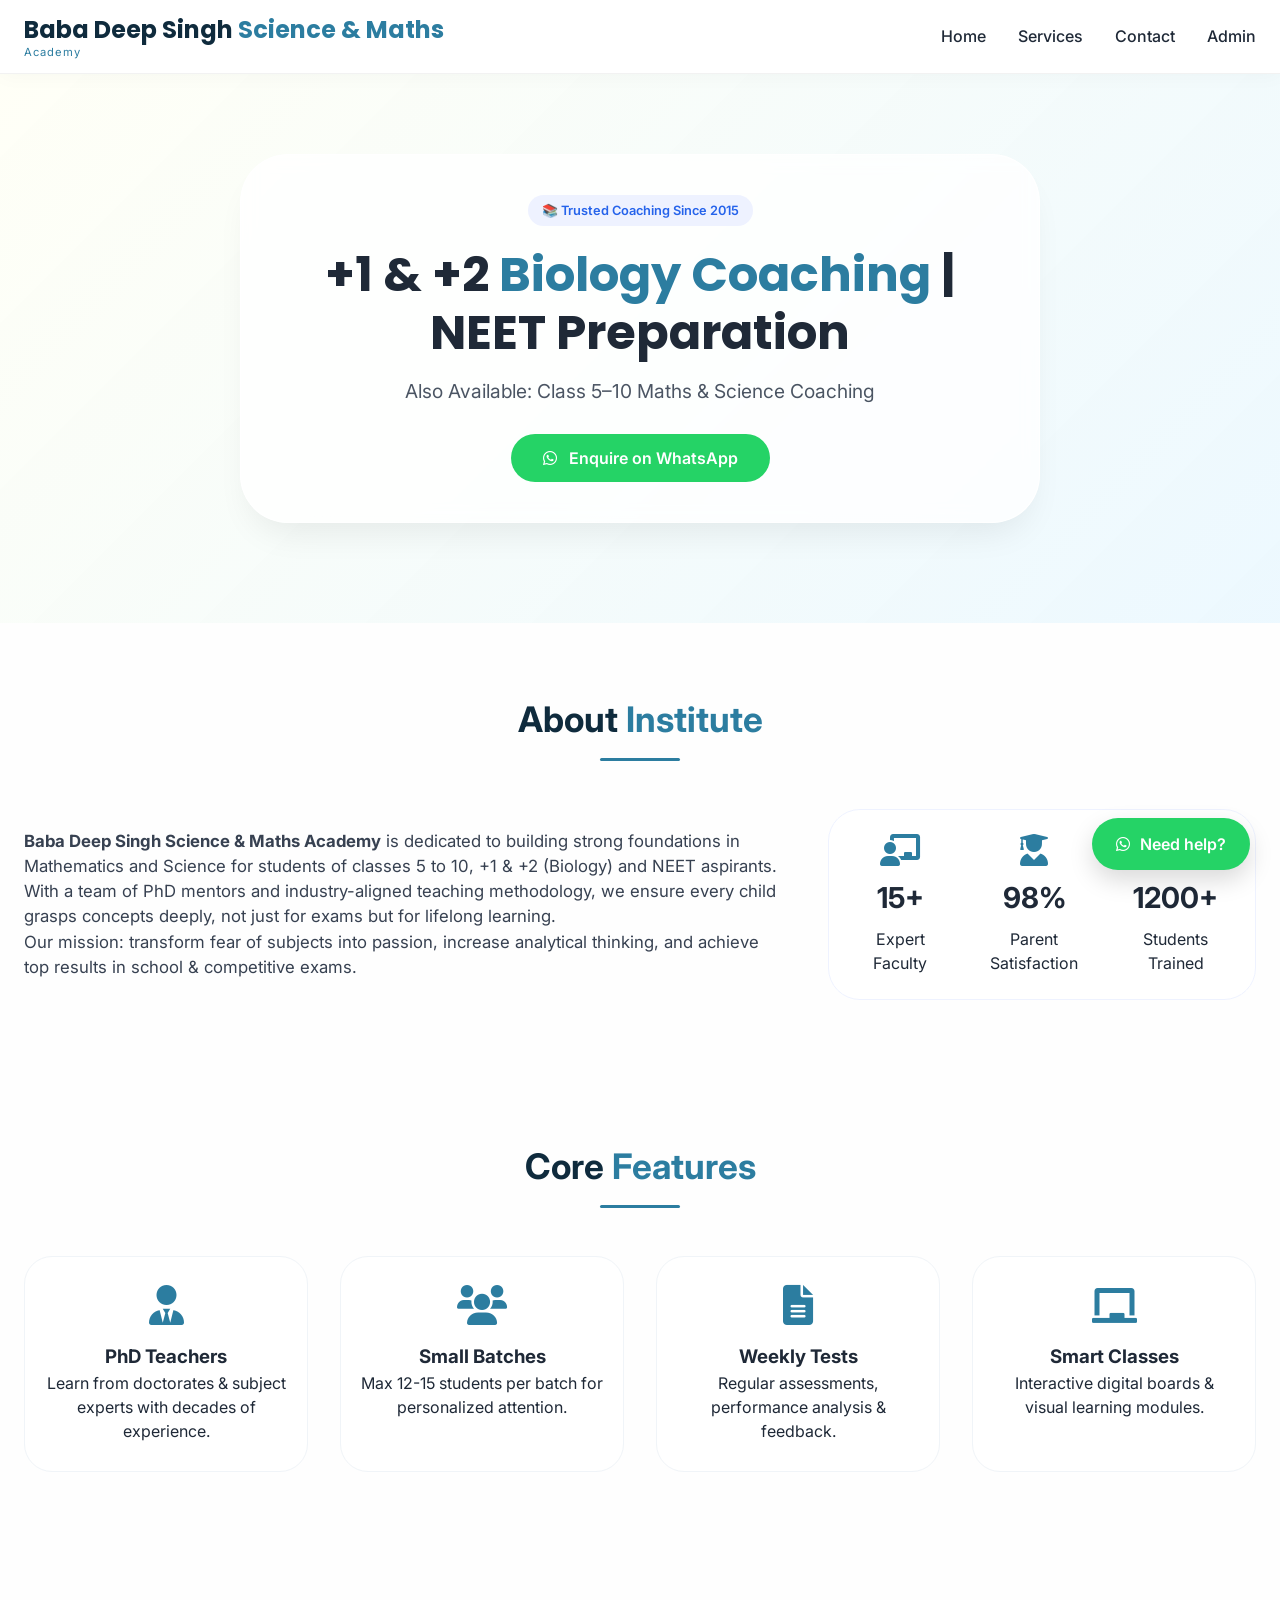
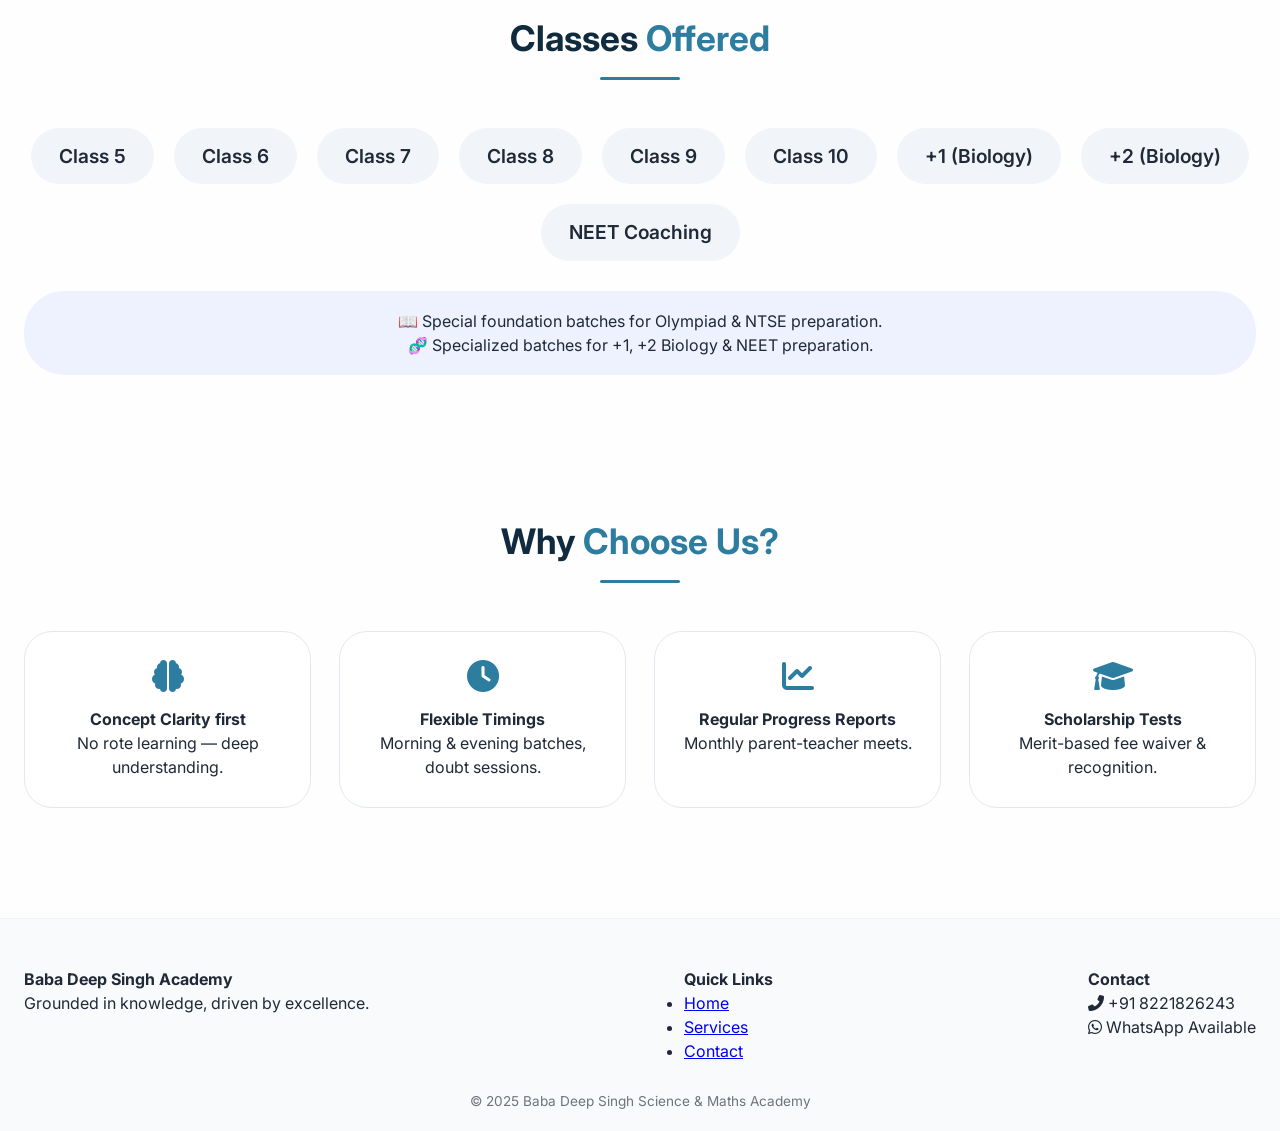
==== index.html @ 7efc238d "Update index.html" ====
<!-- home.html -->
<!DOCTYPE html>
<html lang="en">
<head>
    <meta charset="UTF-8">
    <meta name="viewport" content="width=device-width, initial-scale=1.0, viewport-fit=cover">
    <meta name="description" content="Baba Deep Singh Science & Maths Academy - Class 5-10, +1 & +2 Biology Coaching and NEET preparation by PhD professionals. Small batches, weekly tests, concept mastery in Amritsar.">
    <title>Home | Baba Deep Singh Science & Maths Academy</title>
    <link rel="stylesheet" href="style.css">
    <link rel="stylesheet" href="https://cdnjs.cloudflare.com/ajax/libs/font-awesome/6.0.0-beta3/css/all.min.css">
    <link href="https://fonts.googleapis.com/css2?family=Inter:opsz,wght@300..700&family=Poppins:wght@500;600;700&display=swap" rel="stylesheet">
</head>
<body>
    <nav class="glass-nav">
        <div class="container nav-container">
            <div class="logo">
                <h2>Baba Deep Singh <span>Science & Maths</span></h2>
                <p class="logo-sub">Academy</p>
            </div>
            <div class="hamburger" id="hamburger"><i class="fas fa-bars"></i></div>
            <ul class="nav-links" id="navLinks">
                <li><a href="home.html" class="active">Home</a></li>
                <li><a href="services.html">Services</a></li>
                <li><a href="contact.html">Contact</a></li>
                <li><a href="admin.html">Admin</a></li>
            </ul>
        </div>
    </nav>

    <main>
        <section class="hero" style="background-image: linear-gradient(135deg, rgba(255,255,245,0.88), rgba(235,248,255,0.92)), url('https://images.unsplash.com/photo-1509062522246-3755977927d7?ixlib=rb-4.0.3&auto=format&fit=crop&w=1600&q=80'); background-size: cover; background-position: center;">
            <div class="container hero-content">
                <div class="hero-text glass-card">
                    <span class="badge">📚 Trusted Coaching Since 2015</span>
                    <h1>+1 & +2 <span>Biology Coaching</span> | NEET Preparation</h1>
                   <p class="subhead highlight-subhead">Also Available: Class 5–10 Maths & Science Coaching</p>
                    <a href="https://wa.me/918221826243?text=Hello%20I%20want%20to%20know%20more%20about%20coaching" target="_blank" class="btn-whatsapp"><i class="fab fa-whatsapp"></i> Enquire on WhatsApp</a>
                </div>
            </div>
        </section>

        <section class="section about">
            <div class="container">
                <div class="section-header"><h2>About <span>Institute</span></h2><div class="underline"></div></div>
                <div class="about-grid">
                    <div class="about-text">
                        <p><strong>Baba Deep Singh Science & Maths Academy</strong> is dedicated to building strong foundations in Mathematics and Science for students of classes 5 to 10, +1 & +2 (Biology) and NEET aspirants. With a team of PhD mentors and industry-aligned teaching methodology, we ensure every child grasps concepts deeply, not just for exams but for lifelong learning.</p>
                        <p>Our mission: transform fear of subjects into passion, increase analytical thinking, and achieve top results in school & competitive exams.</p>
                    </div>
                    <div class="about-stats glass-card">
                        <div class="stat"><i class="fas fa-chalkboard-user"></i><h3>15+</h3><p>Expert Faculty</p></div>
                        <div class="stat"><i class="fas fa-user-graduate"></i><h3>98%</h3><p>Parent Satisfaction</p></div>
                        <div class="stat"><i class="fas fa-medal"></i><h3>1200+</h3><p>Students Trained</p></div>
                    </div>
                </div>
            </div>
        </section>

        <section class="section features">
            <div class="container">
                <div class="section-header"><h2>Core <span>Features</span></h2><div class="underline"></div></div>
                <div class="features-grid">
                    <div class="feature-card"><i class="fas fa-user-tie"></i><h3>PhD Teachers</h3><p>Learn from doctorates & subject experts with decades of experience.</p></div>
                    <div class="feature-card"><i class="fas fa-users"></i><h3>Small Batches</h3><p>Max 12-15 students per batch for personalized attention.</p></div>
                    <div class="feature-card"><i class="fas fa-file-alt"></i><h3>Weekly Tests</h3><p>Regular assessments, performance analysis & feedback.</p></div>
                    <div class="feature-card"><i class="fas fa-chalkboard"></i><h3>Smart Classes</h3><p>Interactive digital boards & visual learning modules.</p></div>
                </div>
            </div>
        </section>

        <section class="section classes">
            <div class="container">
                <div class="section-header"><h2>Classes <span>Offered</span></h2><div class="underline"></div></div>
                <div class="classes-list">
                    <div class="class-badge">Class 5</div>
                    <div class="class-badge">Class 6</div>
                    <div class="class-badge">Class 7</div>
                    <div class="class-badge">Class 8</div>
                    <div class="class-badge">Class 9</div>
                    <div class="class-badge">Class 10</div>
                    <div class="class-badge">+1 (Biology)</div>
                    <div class="class-badge">+2 (Biology)</div>
                    <div class="class-badge">NEET Coaching</div>
                </div>
                <div class="class-highlight">
                    <p>📖 Special foundation batches for Olympiad & NTSE preparation.</p>
                    <p>🧬 Specialized batches for +1, +2 Biology & NEET preparation.</p>
                </div>
            </div>
        </section>

        <section class="section whyus">
            <div class="container">
                <div class="section-header"><h2>Why <span>Choose Us?</span></h2><div class="underline"></div></div>
                <div class="whyus-grid">
                    <div class="why-card"><i class="fas fa-brain"></i><h4>Concept Clarity first</h4><p>No rote learning — deep understanding.</p></div>
                    <div class="why-card"><i class="fas fa-clock"></i><h4>Flexible Timings</h4><p>Morning & evening batches, doubt sessions.</p></div>
                    <div class="why-card"><i class="fas fa-chart-line"></i><h4>Regular Progress Reports</h4><p>Monthly parent-teacher meets.</p></div>
                    <div class="why-card"><i class="fas fa-graduation-cap"></i><h4>Scholarship Tests</h4><p>Merit-based fee waiver & recognition.</p></div>
                </div>
            </div>
        </section>
    </main>

    <a href="https://wa.me/918221826243?text=Hello%20I%20am%20interested" class="floating-wa" target="_blank"><i class="fab fa-whatsapp"></i> <span>Need help?</span></a>

    <footer>
        <div class="container footer-grid">
            <div class="footer-col"><h4>Baba Deep Singh Academy</h4><p>Grounded in knowledge, driven by excellence.</p></div>
            <div class="footer-col"><h4>Quick Links</h4><ul><li><a href="home.html">Home</a></li><li><a href="services.html">Services</a></li><li><a href="contact.html">Contact</a></li></ul></div>
            <div class="footer-col"><h4>Contact</h4><p><i class="fas fa-phone-alt"></i> +91 8221826243</p><p><i class="fab fa-whatsapp"></i> WhatsApp Available</p></div>
        </div>
        <div class="footer-bottom"><p>&copy; 2025 Baba Deep Singh Science & Maths Academy</p></div>
    </footer>

    <script src="script.js" type="module"></script>
</body>
</html>
---- style.css ----
/* style.css - Modern clean theme + glassmorphism + enhanced admin styling */
* {
    margin: 0;
    padding: 0;
    box-sizing: border-box;
}
body {
    font-family: 'Inter', sans-serif;
    background: #fefefe;
    color: #1f2937;
    line-height: 1.5;
    scroll-behavior: smooth;
}
.container {
    max-width: 1280px;
    margin: 0 auto;
    padding: 0 24px;
}
/* Navigation */
.glass-nav {
    background: rgba(255, 255, 255, 0.96);
    backdrop-filter: blur(12px);
    box-shadow: 0 2px 20px rgba(0, 0, 0, 0.03);
    position: sticky;
    top: 0;
    z-index: 100;
    border-bottom: 1px solid rgba(0,0,0,0.05);
}
.nav-container {
    display: flex;
    justify-content: space-between;
    align-items: center;
    padding: 12px 24px;
}
.logo h2 {
    font-size: 1.5rem;
    font-weight: 700;
    font-family: 'Poppins', sans-serif;
    color: #0f2b3d;
}
.logo span { color: #2c7da0; }
.logo-sub { font-size: 0.7rem; letter-spacing: 1px; margin-top: -4px; color: #2c7da0; }
.nav-links { display: flex; gap: 32px; list-style: none; }
.nav-links a { text-decoration: none; font-weight: 500; color: #1f2937; transition: 0.2s; }
.nav-links a:hover, .nav-links a.active { color: #2c7da0; border-bottom: 2px solid #2c7da0; padding-bottom: 4px; }
.hamburger { display: none; font-size: 1.8rem; cursor: pointer; }
/* Hero */
.hero { padding: 80px 0 100px; }
.hero-content { display: flex; justify-content: center; }
.hero-text { text-align: center; max-width: 800px; padding: 40px 32px; border-radius: 48px; background: rgba(255,255,255,0.8); backdrop-filter: blur(8px); box-shadow: 0 20px 35px -12px rgba(0,0,0,0.08); border: 1px solid rgba(255,255,255,0.9); }
.badge { background: #eef2ff; color: #2563eb; padding: 6px 14px; border-radius: 40px; font-size: 0.8rem; font-weight: 600; display: inline-block; margin-bottom: 20px; }
.hero-text h1 { font-size: 3rem; font-weight: 700; line-height: 1.2; margin-bottom: 16px; font-family: 'Poppins',sans-serif; }
.hero-text h1 span { color: #2c7da0; }
.subhead { font-size: 1.2rem; color: #4b5563; margin-bottom: 28px; }
.btn-whatsapp { display: inline-flex; align-items: center; gap: 12px; background: #25D366; color: white; padding: 12px 32px; border-radius: 40px; text-decoration: none; font-weight: 600; transition: 0.2s; }
.btn-whatsapp:hover { background: #20b859; transform: scale(1.02); }
/* Sections */
.section { padding: 70px 0; }
.section-header { text-align: center; margin-bottom: 48px; }
.section-header h2 { font-size: 2.2rem; font-weight: 700; color: #0f2b3d; }
.section-header h2 span { color: #2c7da0; }
.underline { width: 80px; height: 3px; background: #2c7da0; margin: 12px auto 0; border-radius: 4px; }
.about-grid { display: flex; gap: 48px; align-items: center; flex-wrap: wrap; }
.about-text { flex: 2; font-size: 1.05rem; color: #374151; }
.about-stats { flex: 1; display: flex; gap: 24px; background: rgba(255,255,255,0.7); backdrop-filter: blur(4px); border-radius: 32px; padding: 24px; justify-content: space-around; border: 1px solid #eef2ff; }
.stat { text-align: center; }
.stat i { font-size: 2rem; color: #2c7da0; }
.stat h3 { font-size: 1.8rem; margin: 8px 0; }
.features-grid { display: grid; grid-template-columns: repeat(auto-fit, minmax(240px,1fr)); gap: 32px; }
.feature-card { background: white; padding: 28px 20px; border-radius: 28px; text-align: center; transition: 0.25s; border: 1px solid #f0f4f8; }
.feature-card:hover { transform: translateY(-6px); border-color: #cbdff2; box-shadow: 0 20px 30px -12px rgba(0,0,0,0.08); }
.feature-card i { font-size: 2.5rem; color: #2c7da0; margin-bottom: 18px; }
.classes-list { display: flex; flex-wrap: wrap; justify-content: center; gap: 20px; margin: 30px 0; }
.class-badge { background: #f1f5f9; padding: 14px 28px; border-radius: 60px; font-weight: 600; font-size: 1.2rem; transition: 0.2s; cursor: default; }
.class-badge:hover { background: #2c7da0; color: white; transform: scale(1.02); }
.class-highlight { background: #eef2ff; border-radius: 40px; padding: 18px; text-align: center; margin-top: 20px; }
.whyus-grid { display: grid; grid-template-columns: repeat(auto-fit, minmax(220px,1fr)); gap: 28px; }
.why-card { background: white; padding: 28px 20px; border-radius: 28px; text-align: center; border: 1px solid #e2e8f0; transition: 0.2s; }
.why-card i { font-size: 2rem; color: #2c7da0; margin-bottom: 15px; }
/* Services page */
.services-grid { display: grid; grid-template-columns: repeat(auto-fill, minmax(300px,1fr)); gap: 32px; margin-top: 24px; }
.service-card { background: #ffffff; border-radius: 32px; padding: 32px 24px; transition: 0.3s; border: 1px solid #eef2ff; }
.service-card:hover { transform: translateY(-8px); border-color: #cbdbe6; box-shadow: 0 25px 35px -12px rgba(44,125,160,0.12); }
.service-icon { font-size: 2.8rem; color: #2c7da0; margin-bottom: 20px; }
.service-card h3 { font-size: 1.6rem; margin-bottom: 18px; }
/* Contact page */
.contact-wrapper { display: flex; flex-wrap: wrap; gap: 48px; margin: 40px 0; }
.contact-info, .form-container { flex: 1; background: white; border-radius: 32px; padding: 32px; border: 1px solid #eef2ff; box-shadow: 0 8px 20px rgba(0,0,0,0.02); }
.input-group input, .input-group textarea { width: 100%; padding: 14px 18px; border: 1px solid #e2e8f0; border-radius: 24px; font-family: 'Inter',sans-serif; font-size: 1rem; transition: 0.2s; }
.input-group input:focus, .input-group textarea:focus { outline: none; border-color: #2c7da0; box-shadow: 0 0 0 3px rgba(44,125,160,0.1); }
.btn-submit { background: #1e293b; color: white; border: none; padding: 14px; border-radius: 40px; font-weight: 600; cursor: pointer; width: 100%; transition: 0.2s; }
.btn-submit:hover { background: #2c7da0; }
.btn-wa-contact { display: inline-block; background: #25D366; padding: 12px 24px; border-radius: 40px; color: white; text-decoration: none; margin-top: 20px; font-weight: 600; }
.form-message { margin-top: 16px; }
.success-msg { color: #059669; background: #d1fae5; padding: 10px 16px; border-radius: 28px; display: inline-block; font-weight: 500; }
.error-msg { color: #dc2626; background: #fee2e2; padding: 10px 16px; border-radius: 28px; display: inline-block; font-weight: 500; }
.map-container { margin-top: 24px; border-radius: 24px; overflow: hidden; }
/* Floating WhatsApp Button */
.floating-wa { position: fixed; bottom: 30px; right: 30px; background: #25D366; color: white; padding: 14px 24px; border-radius: 60px; text-decoration: none; font-weight: 600; display: flex; align-items: center; gap: 10px; box-shadow: 0 10px 25px rgba(0,0,0,0.15); z-index: 999; transition: 0.2s; font-size: 1rem; }
.floating-wa:hover { transform: scale(1.05); background: #20b859; }
/* ADMIN PANEL STYLES - Enhanced & Visible */
.admin-login-box {
    max-width: 450px;
    margin: 80px auto;
    background: white;
    border-radius: 40px;
    padding: 45px 35px;
    box-shadow: 0 25px 45px -12px rgba(0,0,0,0.15);
    border: 1px solid #eef2ff;
    text-align: center;
}
.admin-icon {
    font-size: 3rem;
    color: #2c7da0;
    margin-bottom: 15px;
}
.admin-login-box h2 {
    font-size: 1.8rem;
    margin-bottom: 8px;
    color: #0f2b3d;
}
.login-sub {
    color: #6b7280;
    margin-bottom: 30px;
    font-size: 0.9rem;
}
.input-group-login {
    display: flex;
    align-items: center;
    background: #f9fafb;
    border-radius: 60px;
    margin: 18px 0;
    padding: 5px 20px;
    border: 1px solid #e5e7eb;
    transition: 0.2s;
}
.input-group-login:focus-within {
    border-color: #2c7da0;
    box-shadow: 0 0 0 3px rgba(44,125,160,0.1);
}
.input-group-login i {
    color: #9ca3af;
    font-size: 1.1rem;
    margin-right: 12px;
}
.input-group-login input {
    width: 100%;
    padding: 14px 0;
    border: none;
    background: transparent;
    outline: none;
    font-size: 1rem;
}
.admin-login-btn {
    background: #2c7da0;
    color: white;
    width: 100%;
    padding: 14px;
    border: none;
    border-radius: 60px;
    font-size: 1rem;
    font-weight: 600;
    cursor: pointer;
    transition: 0.2s;
    margin-top: 15px;
}
.admin-login-btn:hover { background: #1f5e7a; transform: translateY(-2px); }
.demo-hint {
    margin-top: 25px;
    font-size: 0.8rem;
    color: #6b7280;
    background: #f3f4f6;
    display: inline-block;
    padding: 6px 16px;
    border-radius: 30px;
}
/* Admin Dashboard */
.admin-dashboard {
    background: white;
    border-radius: 40px;
    margin: 60px auto;
    padding: 35px;
    box-shadow: 0 20px 35px -10px rgba(0,0,0,0.05);
    border: 1px solid #eef2ff;
}
.dashboard-header {
    display: flex;
    justify-content: space-between;
    align-items: center;
    flex-wrap: wrap;
    margin-bottom: 30px;
    padding-bottom: 20px;
    border-bottom: 2px solid #f0f4f8;
}
.dashboard-header h2 i { color: #2c7da0; margin-right: 10px; }
.logout-btn {
    background: #ef4444;
    color: white;
    border: none;
    padding: 10px 24px;
    border-radius: 40px;
    cursor: pointer;
    font-weight: 600;
    transition: 0.2s;
}
.logout-btn:hover { background: #dc2626; transform: scale(0.98); }
.queries-container {
    overflow-x: auto;
}
.queries-table-wrapper {
    overflow-x: auto;
}
.queries-table {
    width: 100%;
    border-collapse: collapse;
    font-size: 0.95rem;
}
.queries-table th {
    background: #f8fafc;
    padding: 15px 12px;
    text-align: left;
    font-weight: 600;
    color: #1f2937;
    border-bottom: 2px solid #e2e8f0;
}
.queries-table td {
    padding: 14px 12px;
    border-bottom: 1px solid #f1f5f9;
    vertical-align: top;
}
.queries-table tr:hover {
    background: #fafcff;
}
.empty-queries, .error-loading {
    text-align: center;
    padding: 60px 20px;
    color: #6b7280;
}
.empty-queries i { font-size: 3rem; color: #cbd5e1; margin-bottom: 15px; display: block; }
/* Footer */
footer {
    background: #f9fafb;
    border-top: 1px solid #eef2f0;
    padding: 48px 0 20px;
    margin-top: 40px;
}
.footer-grid { display: flex; flex-wrap: wrap; justify-content: space-between; gap: 40px; }
.footer-bottom { text-align: center; padding-top: 28px; font-size: 0.85rem; color: #6c757d; }
/* Responsive */
@media (max-width: 760px) {
    .hamburger { display: block; }
    .nav-links {
        position: fixed;
        top: 70px;
        left: -100%;
        background: rgba(255,255,255,0.98);
        backdrop-filter: blur(15px);
        width: 100%;
        flex-direction: column;
        align-items: center;
        padding: 30px 0;
        gap: 28px;
        transition: 0.3s;
        box-shadow: 0 20px 30px rgba(0,0,0,0.05);
    }
    .nav-links.active { left: 0; }
    .hero-text h1 { font-size: 2rem; }
    .section { padding: 50px 0; }
    .floating-wa { padding: 10px 18px; bottom: 20px; right: 20px; font-size: 0.85rem; }
    .admin-dashboard { padding: 20px; margin: 30px 15px; }
    .queries-table th, .queries-table td { padding: 10px 8px; font-size: 0.8rem; }
}
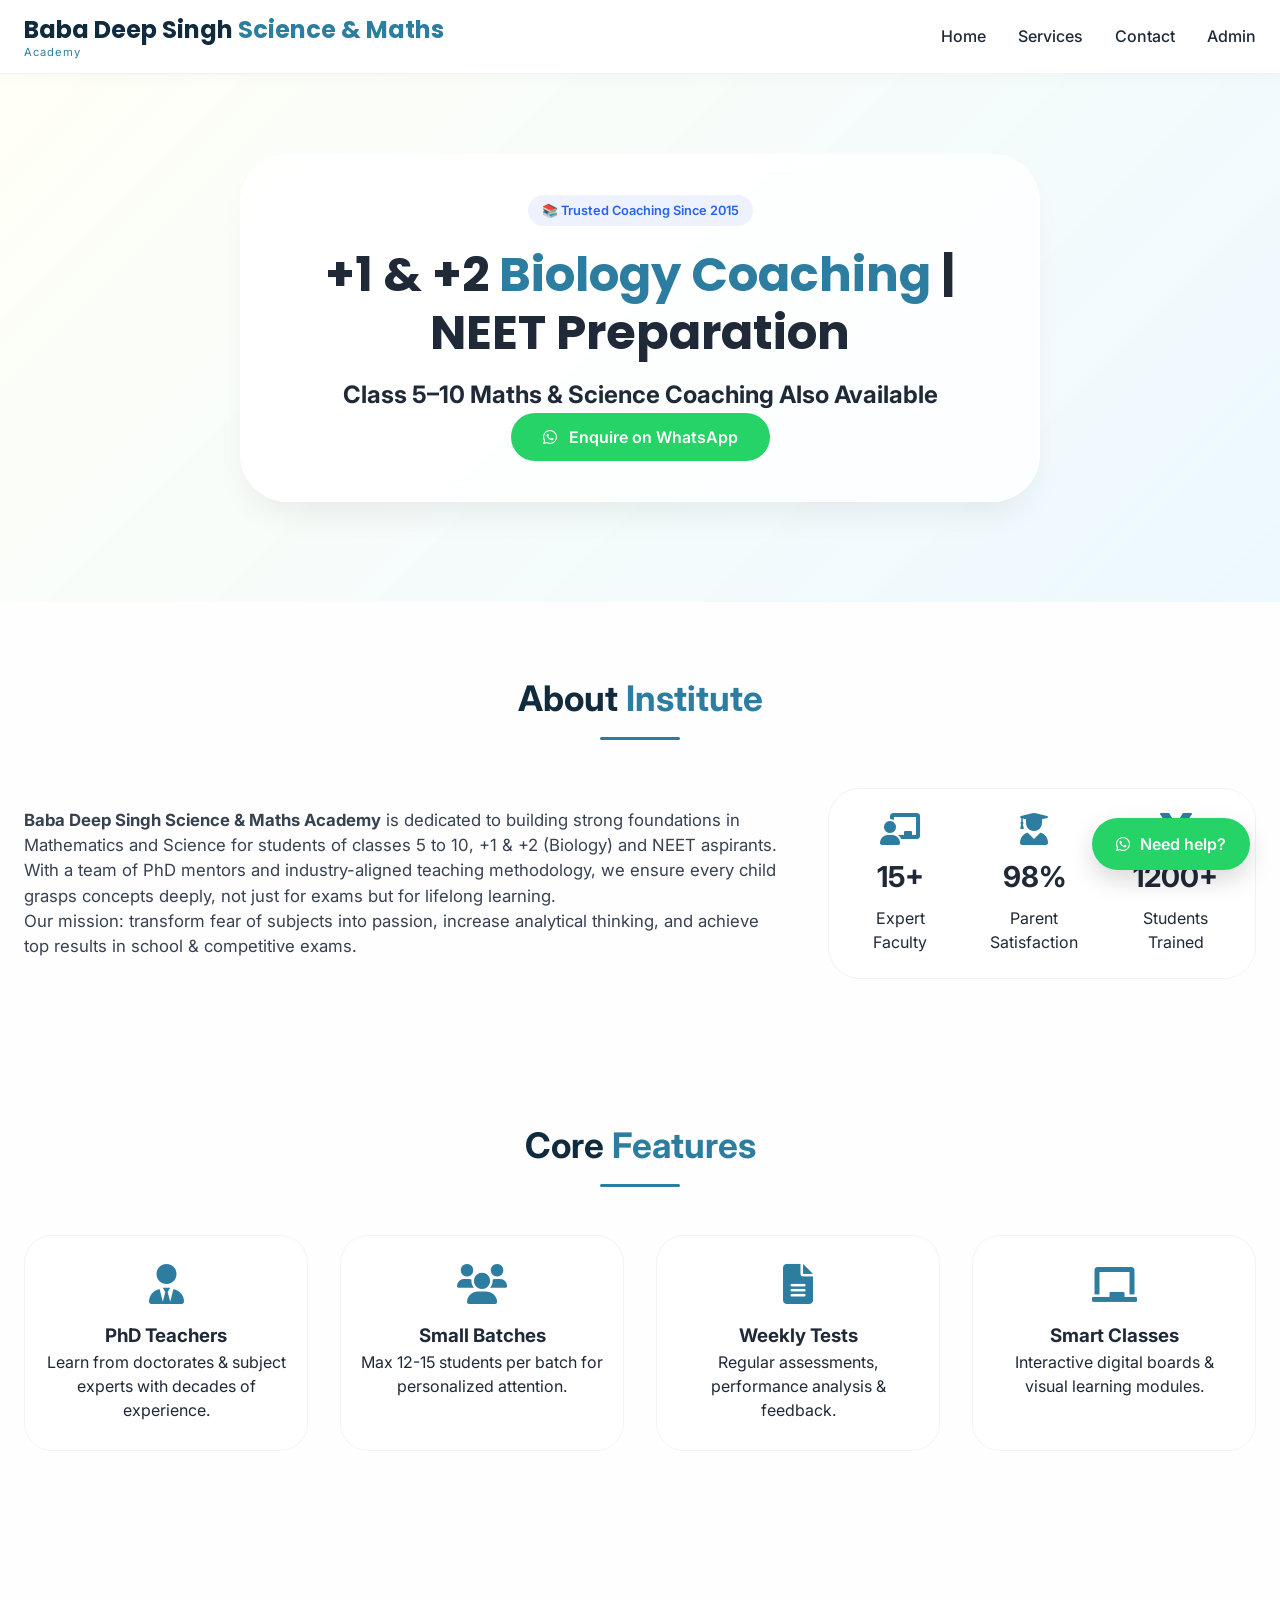
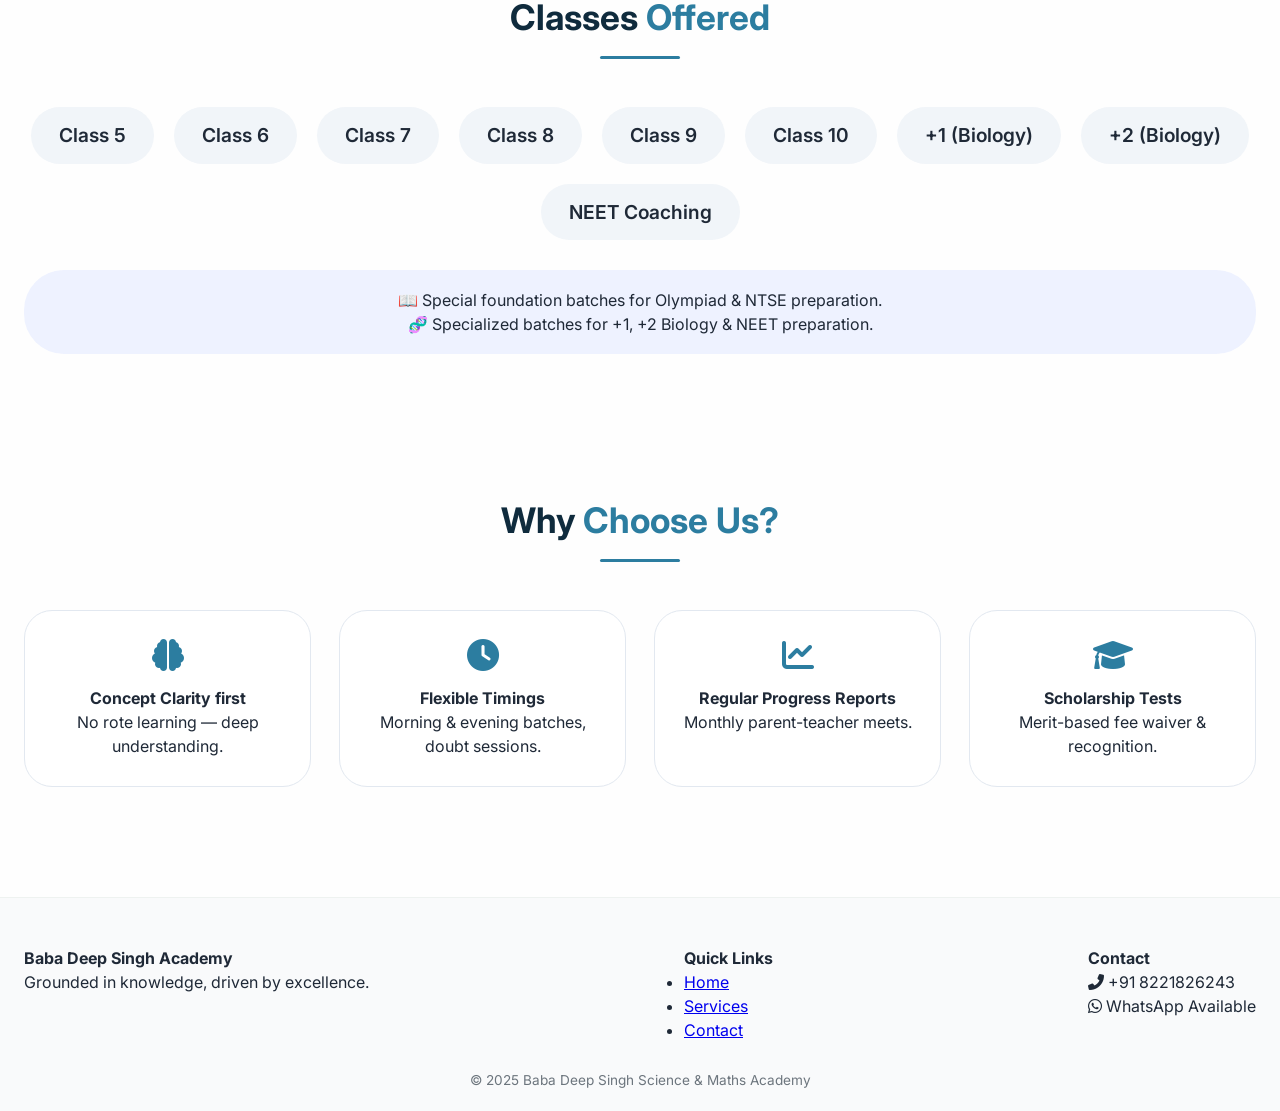
==== commit c59a953e: "Update index.html" ====
--- a/index.html
+++ b/index.html
@@ -33,7 +33,7 @@
                 <div class="hero-text glass-card">
                     <span class="badge">📚 Trusted Coaching Since 2015</span>
                     <h1>+1 & +2 <span>Biology Coaching</span> | NEET Preparation</h1>
-                   <p class="subhead highlight-subhead">Also Available: Class 5–10 Maths & Science Coaching</p>
+                   <h2 class="secondary-heading">Class 5–10 Maths & Science Coaching Also Available</h2>
                     <a href="https://wa.me/918221826243?text=Hello%20I%20want%20to%20know%20more%20about%20coaching" target="_blank" class="btn-whatsapp"><i class="fab fa-whatsapp"></i> Enquire on WhatsApp</a>
                 </div>
             </div>
--- a/style.css
+++ b/style.css
@@ -269,4 +269,8 @@
     .floating-wa { padding: 10px 18px; bottom: 20px; right: 20px; font-size: 0.85rem; }
     .admin-dashboard { padding: 20px; margin: 30px 15px; }
     .queries-table th, .queries-table td { padding: 10px 8px; font-size: 0.8rem; }
-}+}
+.highlight-subhead {
+    font-size: 24px;
+    font-weight: 600;
+}
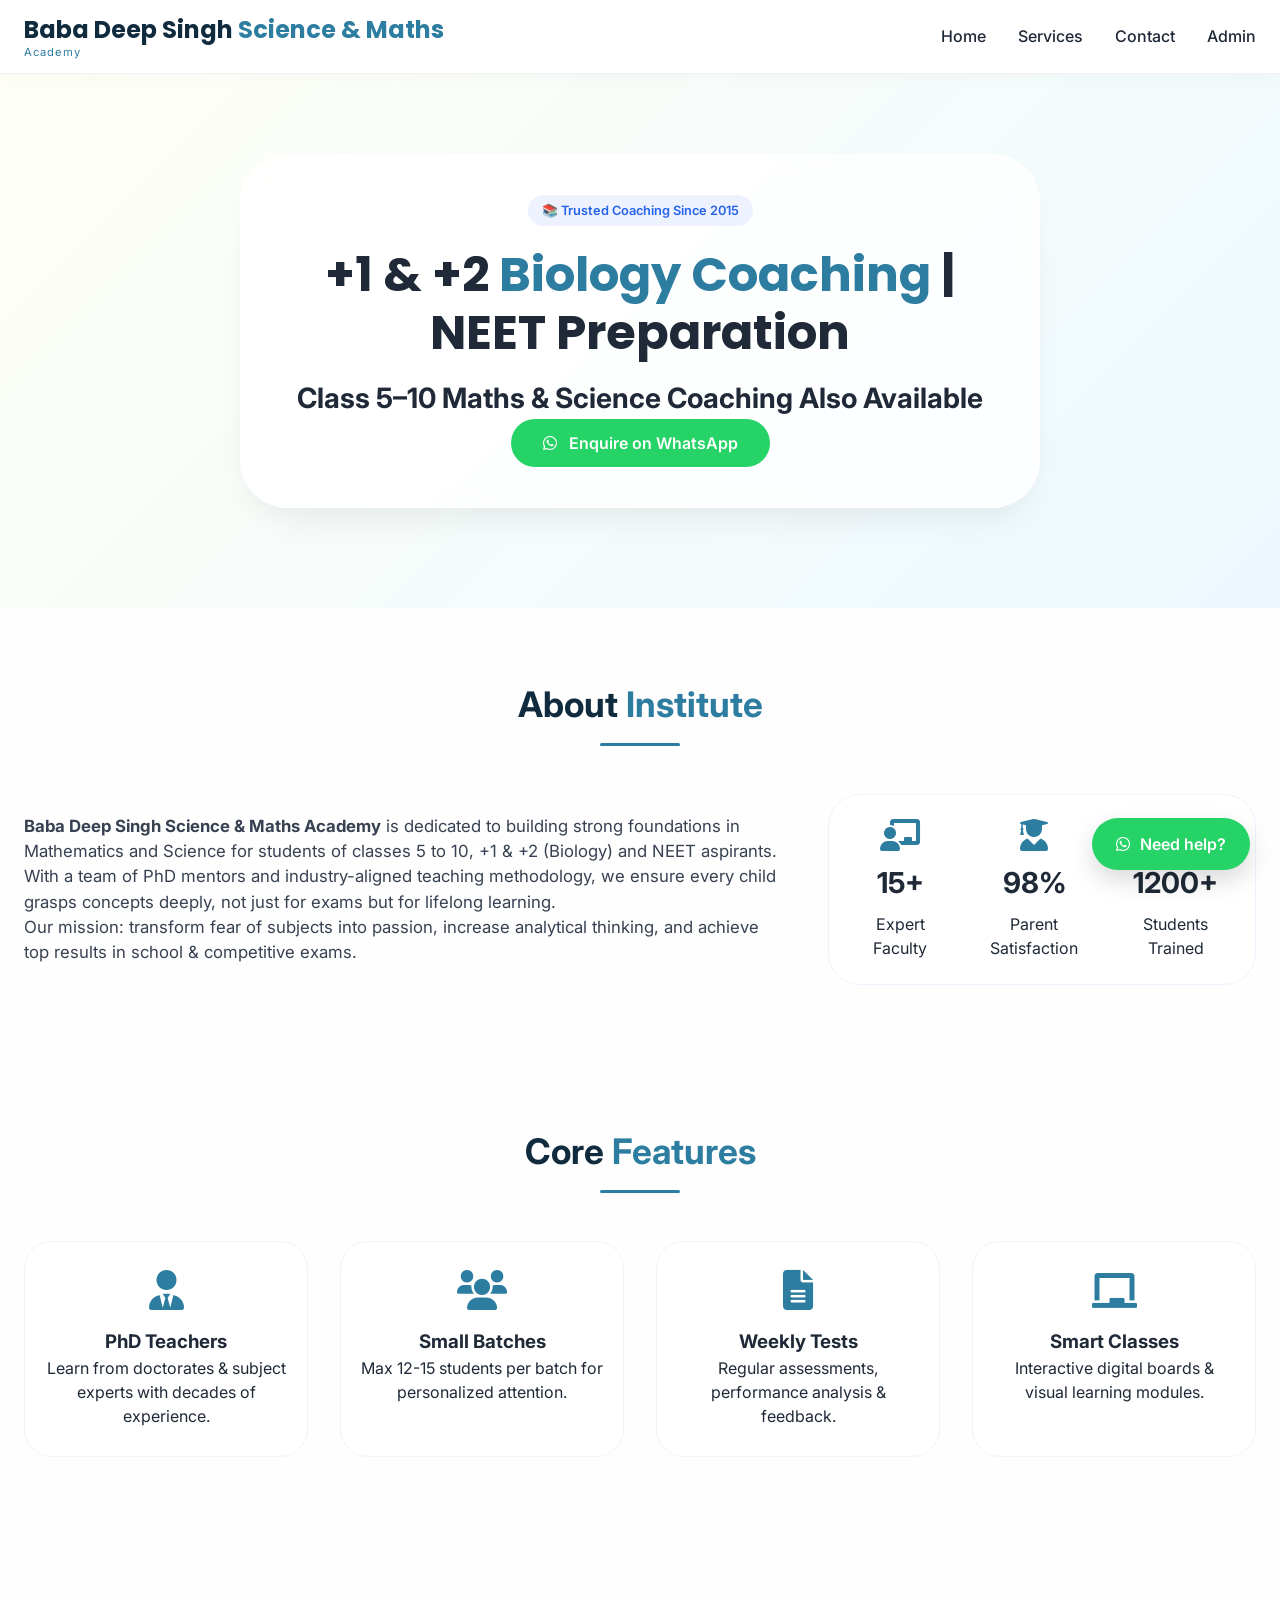
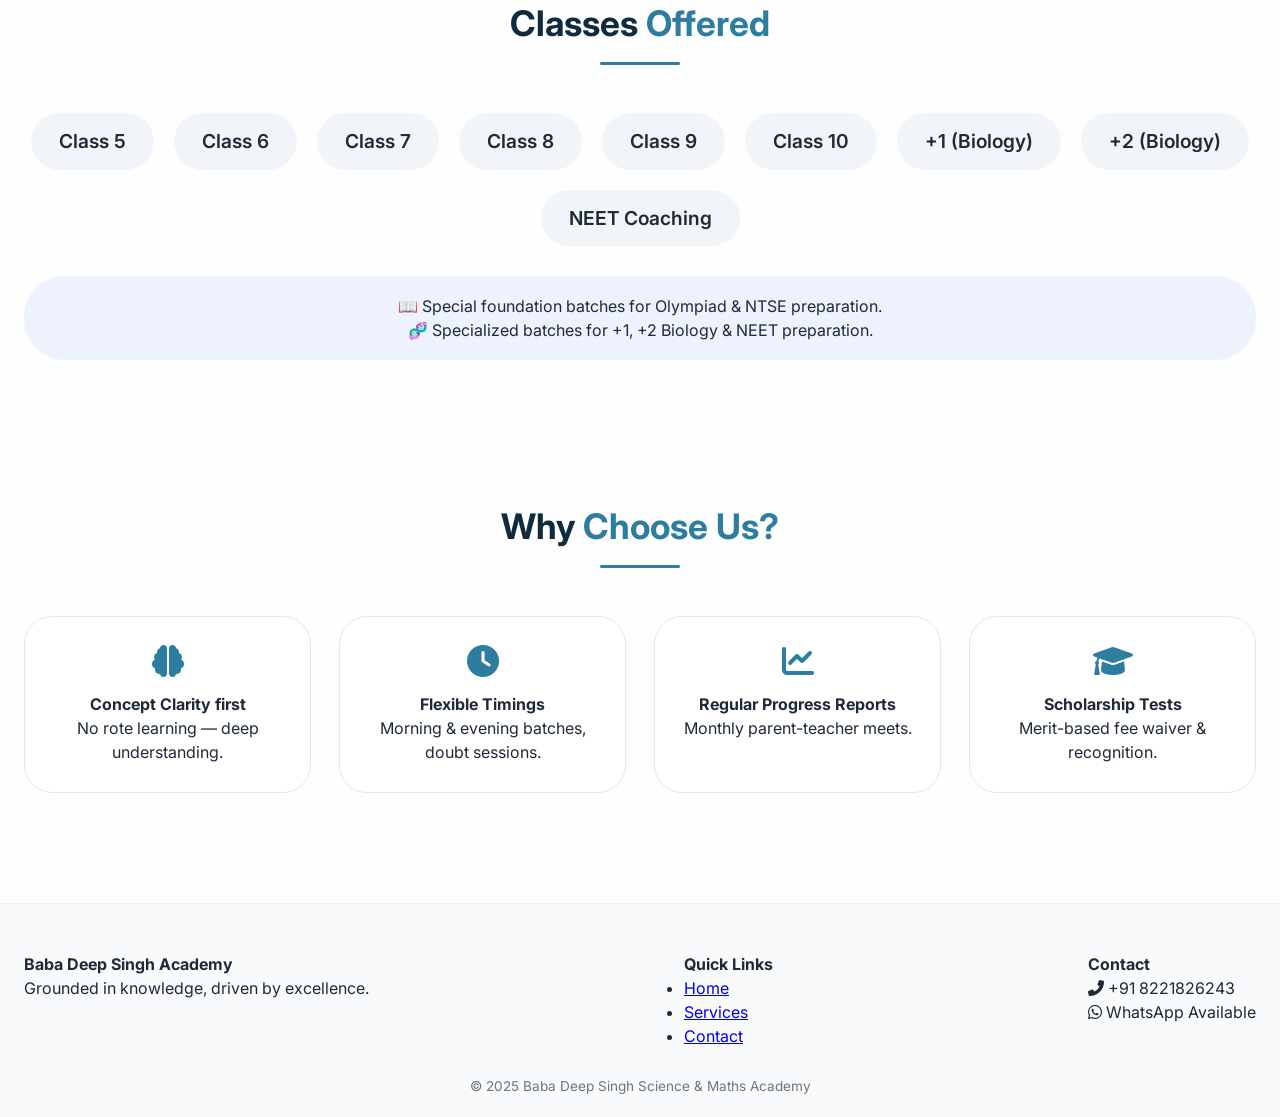
==== commit d3bbbe06: "Update index.html" ====
--- a/index.html
+++ b/index.html
@@ -33,7 +33,7 @@
                 <div class="hero-text glass-card">
                     <span class="badge">📚 Trusted Coaching Since 2015</span>
                     <h1>+1 & +2 <span>Biology Coaching</span> | NEET Preparation</h1>
-                   <h2 class="secondary-heading">Class 5–10 Maths & Science Coaching Also Available</h2>
+                  <h2 class="secondary-heading">Class 5–10 Maths & Science Coaching Also Available</h2>
                     <a href="https://wa.me/918221826243?text=Hello%20I%20want%20to%20know%20more%20about%20coaching" target="_blank" class="btn-whatsapp"><i class="fab fa-whatsapp"></i> Enquire on WhatsApp</a>
                 </div>
             </div>
--- a/style.css
+++ b/style.css
@@ -274,3 +274,8 @@
     font-size: 24px;
     font-weight: 600;
 }
+.secondary-heading {
+    font-size: 28px;
+    font-weight: 700;
+    margin-top: 10px;
+}
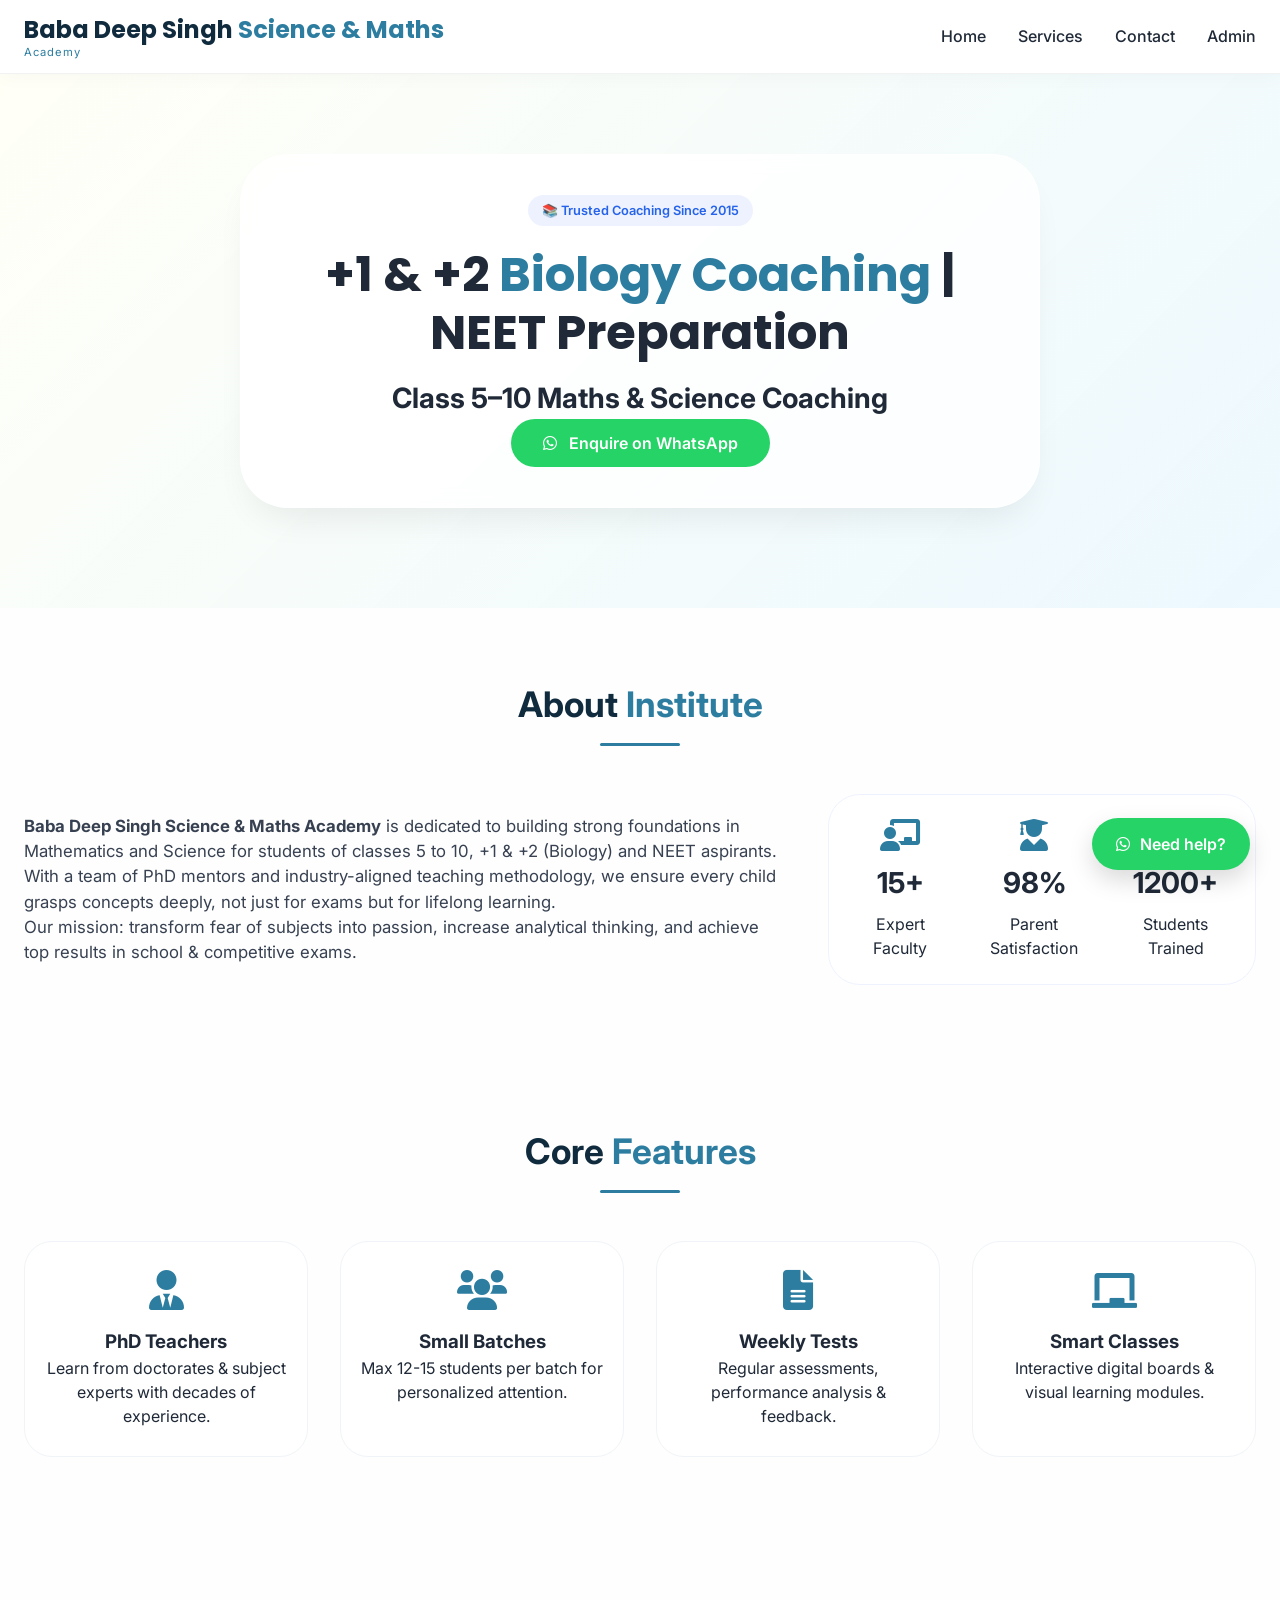
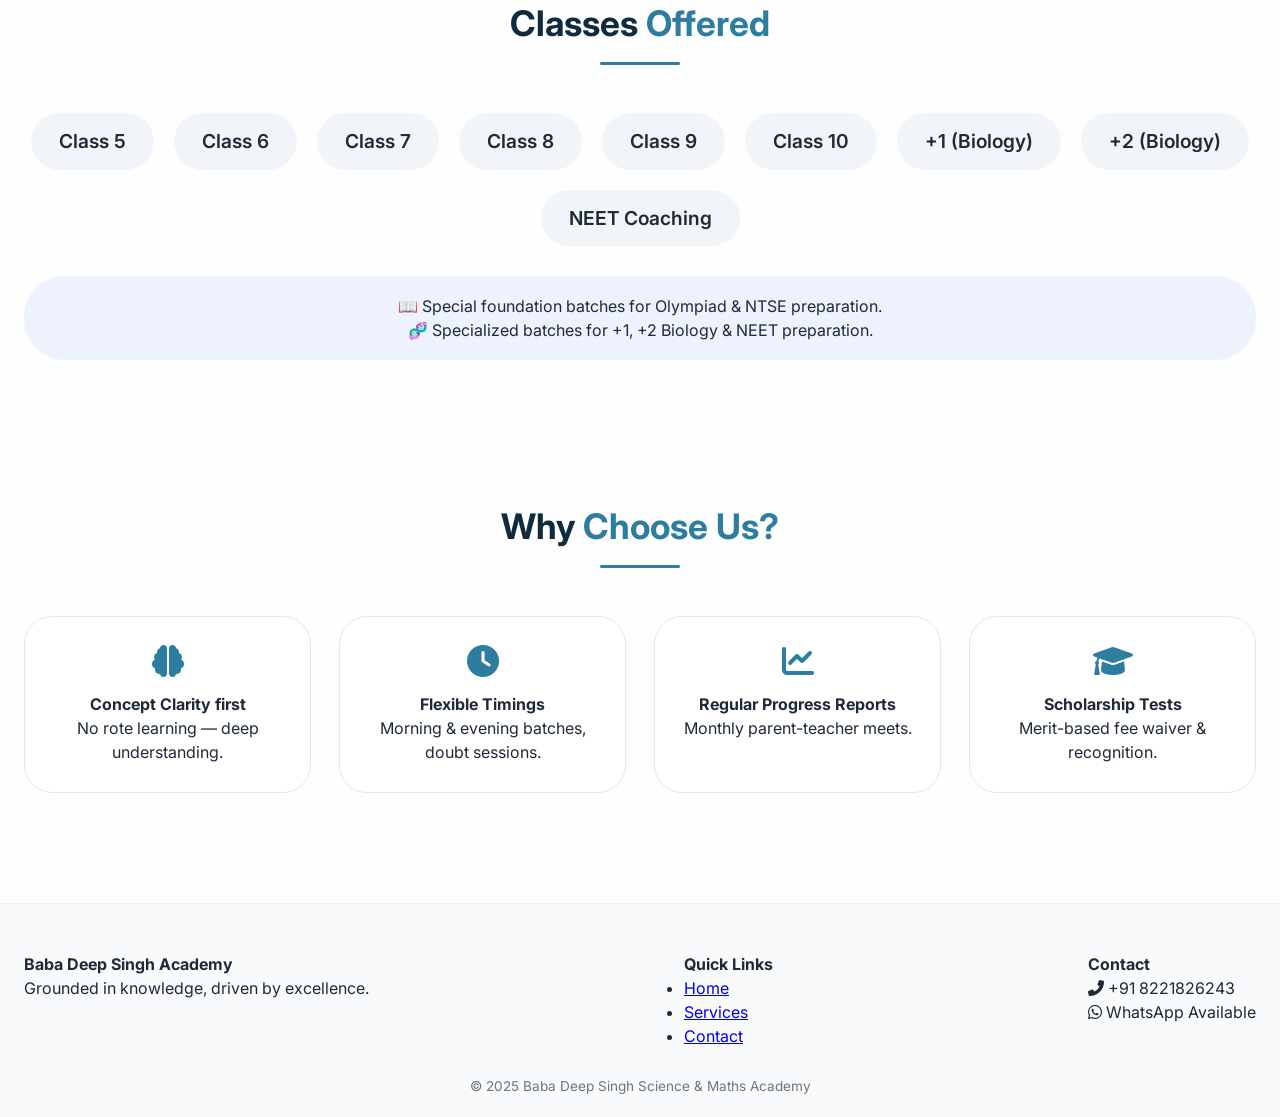
==== commit 4d75f0e7: "Update index.html" ====
--- a/index.html
+++ b/index.html
@@ -33,7 +33,8 @@
                 <div class="hero-text glass-card">
                     <span class="badge">📚 Trusted Coaching Since 2015</span>
                     <h1>+1 & +2 <span>Biology Coaching</span> | NEET Preparation</h1>
-                  <h2 class="secondary-heading">Class 5–10 Maths & Science Coaching Also Available</h2>
+                 <h2 class="secondary-heading">
+    <span>Class 5–10</span> Maths & Science Coaching </h2>
                     <a href="https://wa.me/918221826243?text=Hello%20I%20want%20to%20know%20more%20about%20coaching" target="_blank" class="btn-whatsapp"><i class="fab fa-whatsapp"></i> Enquire on WhatsApp</a>
                 </div>
             </div>
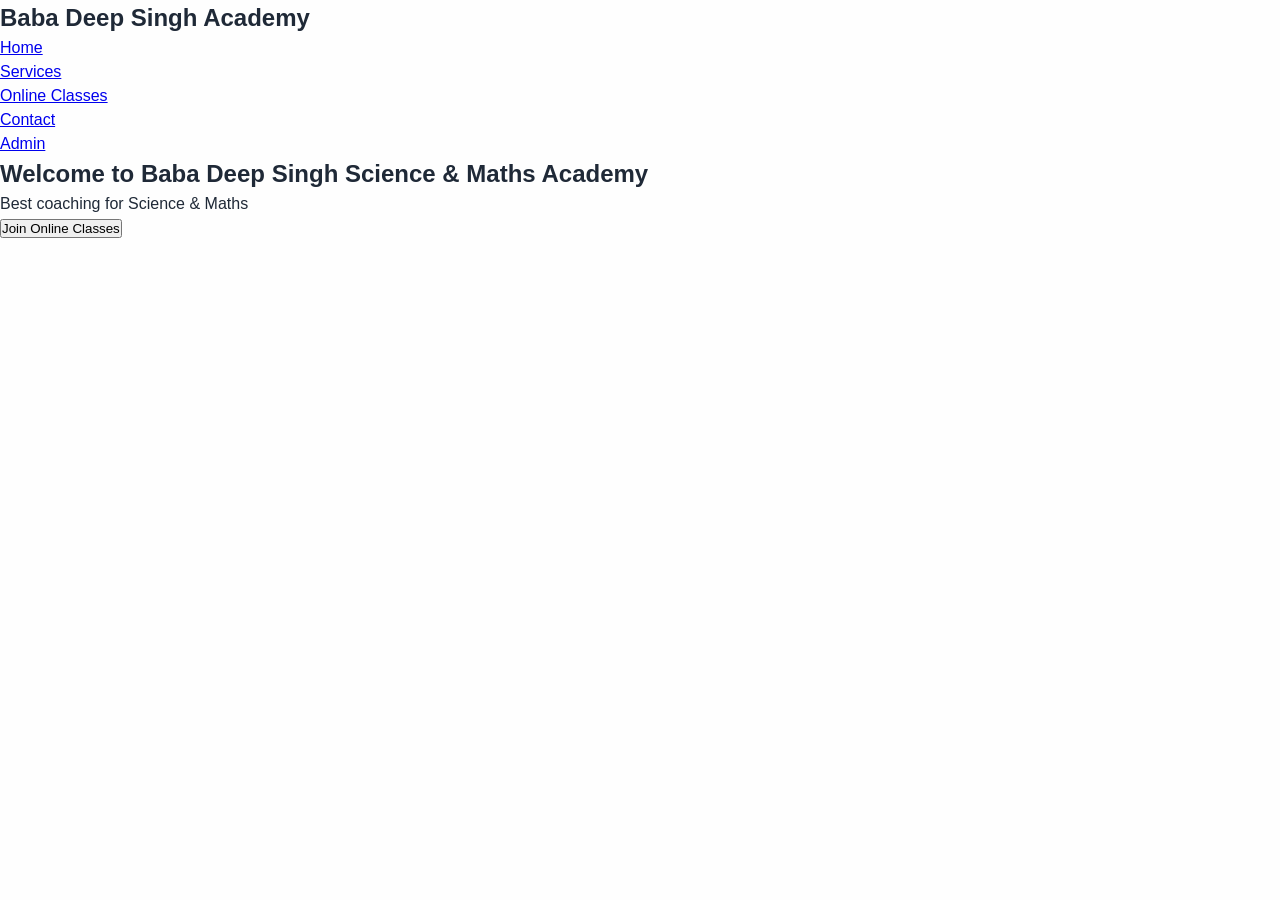
==== commit 8c79ac0c: "Update index.html" ====
--- a/index.html
+++ b/index.html
@@ -1,119 +1,33 @@
-<!-- home.html -->
 <!DOCTYPE html>
 <html lang="en">
 <head>
     <meta charset="UTF-8">
-    <meta name="viewport" content="width=device-width, initial-scale=1.0, viewport-fit=cover">
-    <meta name="description" content="Baba Deep Singh Science & Maths Academy - Class 5-10, +1 & +2 Biology Coaching and NEET preparation by PhD professionals. Small batches, weekly tests, concept mastery in Amritsar.">
-    <title>Home | Baba Deep Singh Science & Maths Academy</title>
+    <meta name="viewport" content="width=device-width, initial-scale=1.0">
+    <title>Baba Deep Singh Academy</title>
     <link rel="stylesheet" href="style.css">
-    <link rel="stylesheet" href="https://cdnjs.cloudflare.com/ajax/libs/font-awesome/6.0.0-beta3/css/all.min.css">
-    <link href="https://fonts.googleapis.com/css2?family=Inter:opsz,wght@300..700&family=Poppins:wght@500;600;700&display=swap" rel="stylesheet">
 </head>
 <body>
-    <nav class="glass-nav">
-        <div class="container nav-container">
-            <div class="logo">
-                <h2>Baba Deep Singh <span>Science & Maths</span></h2>
-                <p class="logo-sub">Academy</p>
-            </div>
-            <div class="hamburger" id="hamburger"><i class="fas fa-bars"></i></div>
-            <ul class="nav-links" id="navLinks">
-                <li><a href="home.html" class="active">Home</a></li>
-                <li><a href="services.html">Services</a></li>
-                <li><a href="contact.html">Contact</a></li>
-                <li><a href="admin.html">Admin</a></li>
-            </ul>
-        </div>
-    </nav>
 
-    <main>
-        <section class="hero" style="background-image: linear-gradient(135deg, rgba(255,255,245,0.88), rgba(235,248,255,0.92)), url('https://images.unsplash.com/photo-1509062522246-3755977927d7?ixlib=rb-4.0.3&auto=format&fit=crop&w=1600&q=80'); background-size: cover; background-position: center;">
-            <div class="container hero-content">
-                <div class="hero-text glass-card">
-                    <span class="badge">📚 Trusted Coaching Since 2015</span>
-                    <h1>+1 & +2 <span>Biology Coaching</span> | NEET Preparation</h1>
-                 <h2 class="secondary-heading">
-    <span>Class 5–10</span> Maths & Science Coaching </h2>
-                    <a href="https://wa.me/918221826243?text=Hello%20I%20want%20to%20know%20more%20about%20coaching" target="_blank" class="btn-whatsapp"><i class="fab fa-whatsapp"></i> Enquire on WhatsApp</a>
-                </div>
-            </div>
-        </section>
+<nav>
+    <h2>Baba Deep Singh Academy</h2>
+    <ul>
+        <li><a href="index.html">Home</a></li>
+        <li><a href="services.html">Services</a></li>
+        <li><a href="online-classes.html">Online Classes</a></li>
+        <li><a href="contact.html">Contact</a></li>
+        <li><a href="admin.html">Admin</a></li>
+    </ul>
+</nav>
 
-        <section class="section about">
-            <div class="container">
-                <div class="section-header"><h2>About <span>Institute</span></h2><div class="underline"></div></div>
-                <div class="about-grid">
-                    <div class="about-text">
-                        <p><strong>Baba Deep Singh Science & Maths Academy</strong> is dedicated to building strong foundations in Mathematics and Science for students of classes 5 to 10, +1 & +2 (Biology) and NEET aspirants. With a team of PhD mentors and industry-aligned teaching methodology, we ensure every child grasps concepts deeply, not just for exams but for lifelong learning.</p>
-                        <p>Our mission: transform fear of subjects into passion, increase analytical thinking, and achieve top results in school & competitive exams.</p>
-                    </div>
-                    <div class="about-stats glass-card">
-                        <div class="stat"><i class="fas fa-chalkboard-user"></i><h3>15+</h3><p>Expert Faculty</p></div>
-                        <div class="stat"><i class="fas fa-user-graduate"></i><h3>98%</h3><p>Parent Satisfaction</p></div>
-                        <div class="stat"><i class="fas fa-medal"></i><h3>1200+</h3><p>Students Trained</p></div>
-                    </div>
-                </div>
-            </div>
-        </section>
+<section>
+    <h1>Welcome to Baba Deep Singh Science & Maths Academy</h1>
+    <p>Best coaching for Science & Maths</p>
 
-        <section class="section features">
-            <div class="container">
-                <div class="section-header"><h2>Core <span>Features</span></h2><div class="underline"></div></div>
-                <div class="features-grid">
-                    <div class="feature-card"><i class="fas fa-user-tie"></i><h3>PhD Teachers</h3><p>Learn from doctorates & subject experts with decades of experience.</p></div>
-                    <div class="feature-card"><i class="fas fa-users"></i><h3>Small Batches</h3><p>Max 12-15 students per batch for personalized attention.</p></div>
-                    <div class="feature-card"><i class="fas fa-file-alt"></i><h3>Weekly Tests</h3><p>Regular assessments, performance analysis & feedback.</p></div>
-                    <div class="feature-card"><i class="fas fa-chalkboard"></i><h3>Smart Classes</h3><p>Interactive digital boards & visual learning modules.</p></div>
-                </div>
-            </div>
-        </section>
+    <!-- 🔥 NEW BUTTON -->
+    <a href="online-classes.html">
+        <button>Join Online Classes</button>
+    </a>
+</section>
 
-        <section class="section classes">
-            <div class="container">
-                <div class="section-header"><h2>Classes <span>Offered</span></h2><div class="underline"></div></div>
-                <div class="classes-list">
-                    <div class="class-badge">Class 5</div>
-                    <div class="class-badge">Class 6</div>
-                    <div class="class-badge">Class 7</div>
-                    <div class="class-badge">Class 8</div>
-                    <div class="class-badge">Class 9</div>
-                    <div class="class-badge">Class 10</div>
-                    <div class="class-badge">+1 (Biology)</div>
-                    <div class="class-badge">+2 (Biology)</div>
-                    <div class="class-badge">NEET Coaching</div>
-                </div>
-                <div class="class-highlight">
-                    <p>📖 Special foundation batches for Olympiad & NTSE preparation.</p>
-                    <p>🧬 Specialized batches for +1, +2 Biology & NEET preparation.</p>
-                </div>
-            </div>
-        </section>
-
-        <section class="section whyus">
-            <div class="container">
-                <div class="section-header"><h2>Why <span>Choose Us?</span></h2><div class="underline"></div></div>
-                <div class="whyus-grid">
-                    <div class="why-card"><i class="fas fa-brain"></i><h4>Concept Clarity first</h4><p>No rote learning — deep understanding.</p></div>
-                    <div class="why-card"><i class="fas fa-clock"></i><h4>Flexible Timings</h4><p>Morning & evening batches, doubt sessions.</p></div>
-                    <div class="why-card"><i class="fas fa-chart-line"></i><h4>Regular Progress Reports</h4><p>Monthly parent-teacher meets.</p></div>
-                    <div class="why-card"><i class="fas fa-graduation-cap"></i><h4>Scholarship Tests</h4><p>Merit-based fee waiver & recognition.</p></div>
-                </div>
-            </div>
-        </section>
-    </main>
-
-    <a href="https://wa.me/918221826243?text=Hello%20I%20am%20interested" class="floating-wa" target="_blank"><i class="fab fa-whatsapp"></i> <span>Need help?</span></a>
-
-    <footer>
-        <div class="container footer-grid">
-            <div class="footer-col"><h4>Baba Deep Singh Academy</h4><p>Grounded in knowledge, driven by excellence.</p></div>
-            <div class="footer-col"><h4>Quick Links</h4><ul><li><a href="home.html">Home</a></li><li><a href="services.html">Services</a></li><li><a href="contact.html">Contact</a></li></ul></div>
-            <div class="footer-col"><h4>Contact</h4><p><i class="fas fa-phone-alt"></i> +91 8221826243</p><p><i class="fab fa-whatsapp"></i> WhatsApp Available</p></div>
-        </div>
-        <div class="footer-bottom"><p>&copy; 2025 Baba Deep Singh Science & Maths Academy</p></div>
-    </footer>
-
-    <script src="script.js" type="module"></script>
 </body>
 </html>
--- a/style.css
+++ b/style.css
@@ -279,3 +279,13 @@
     font-weight: 700;
     margin-top: 10px;
 }
+.secondary-heading {
+    font-size: 34px;   /* bigger like you want */
+    font-weight: 700;
+    margin-top: 12px;
+    line-height: 1.2;
+}
+
+.secondary-heading span {
+    color: #2b6cb0;   /* same type highlight feel as main heading */
+}
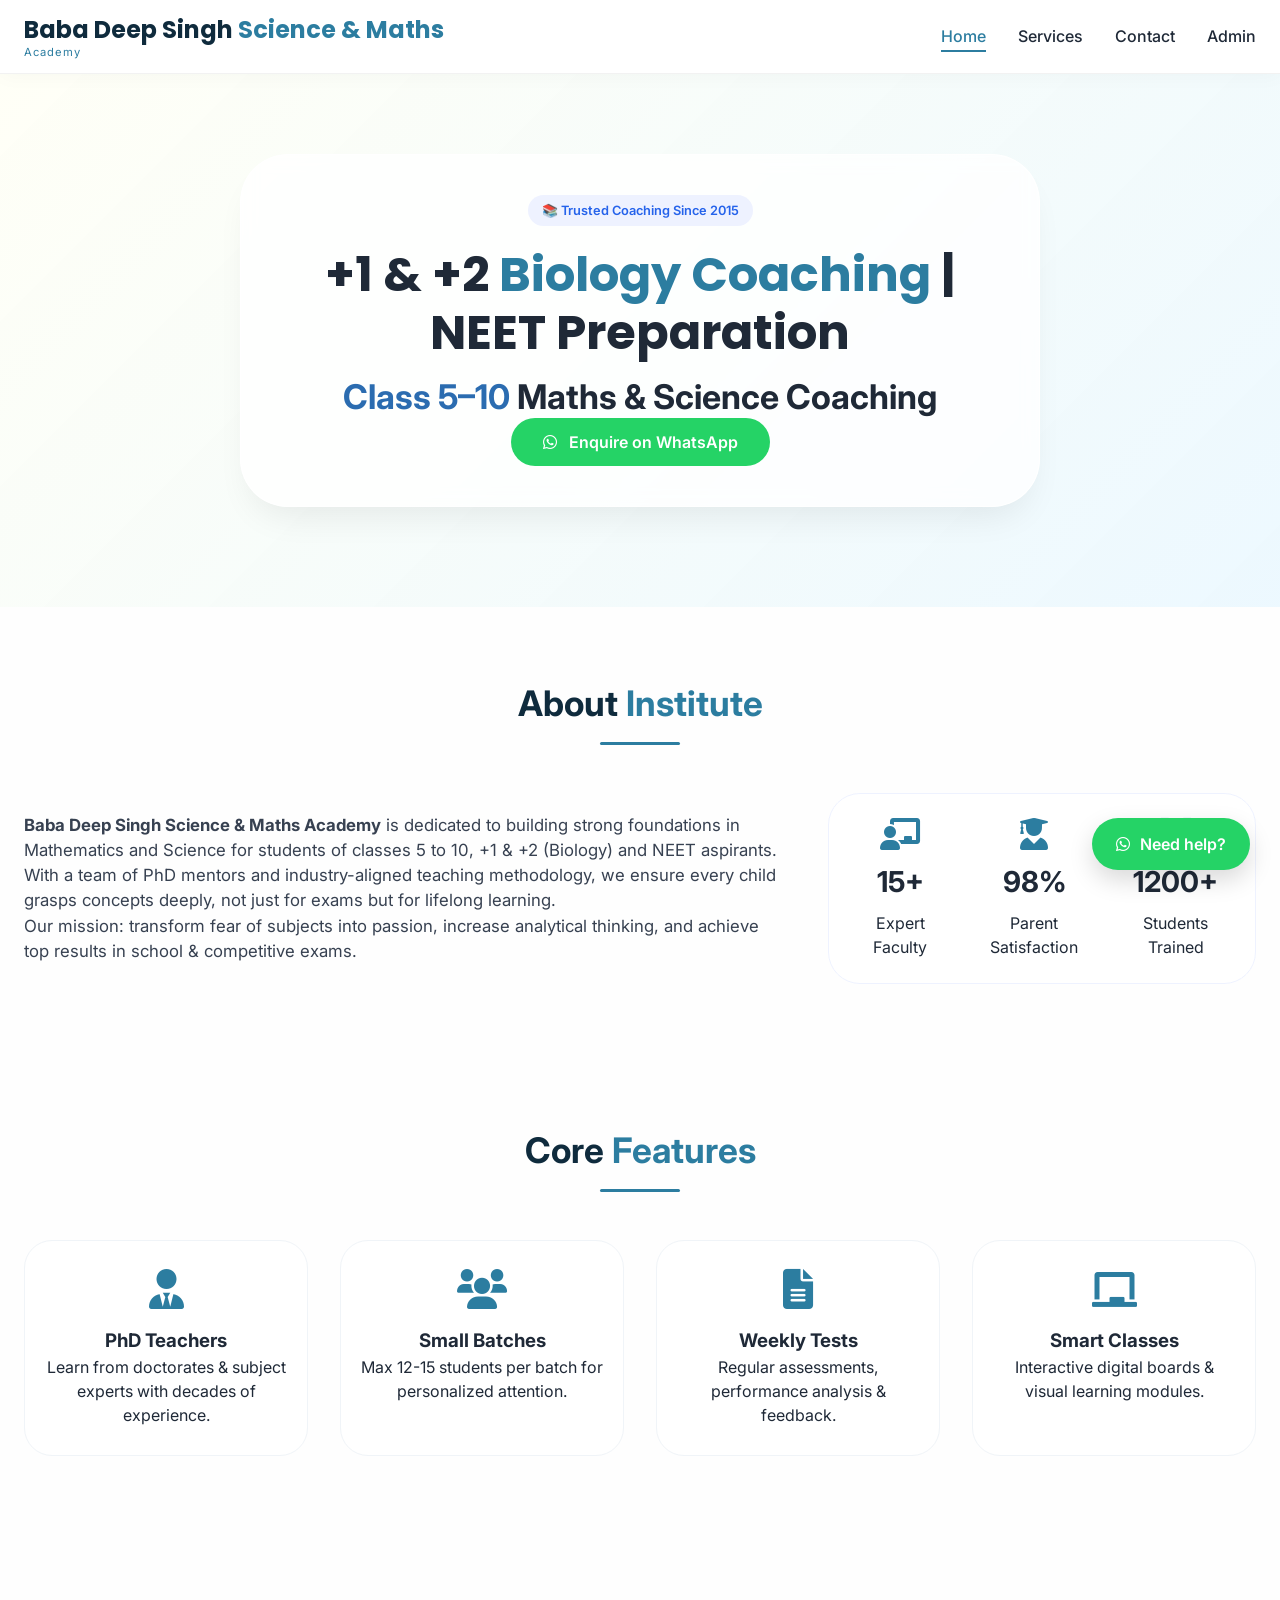
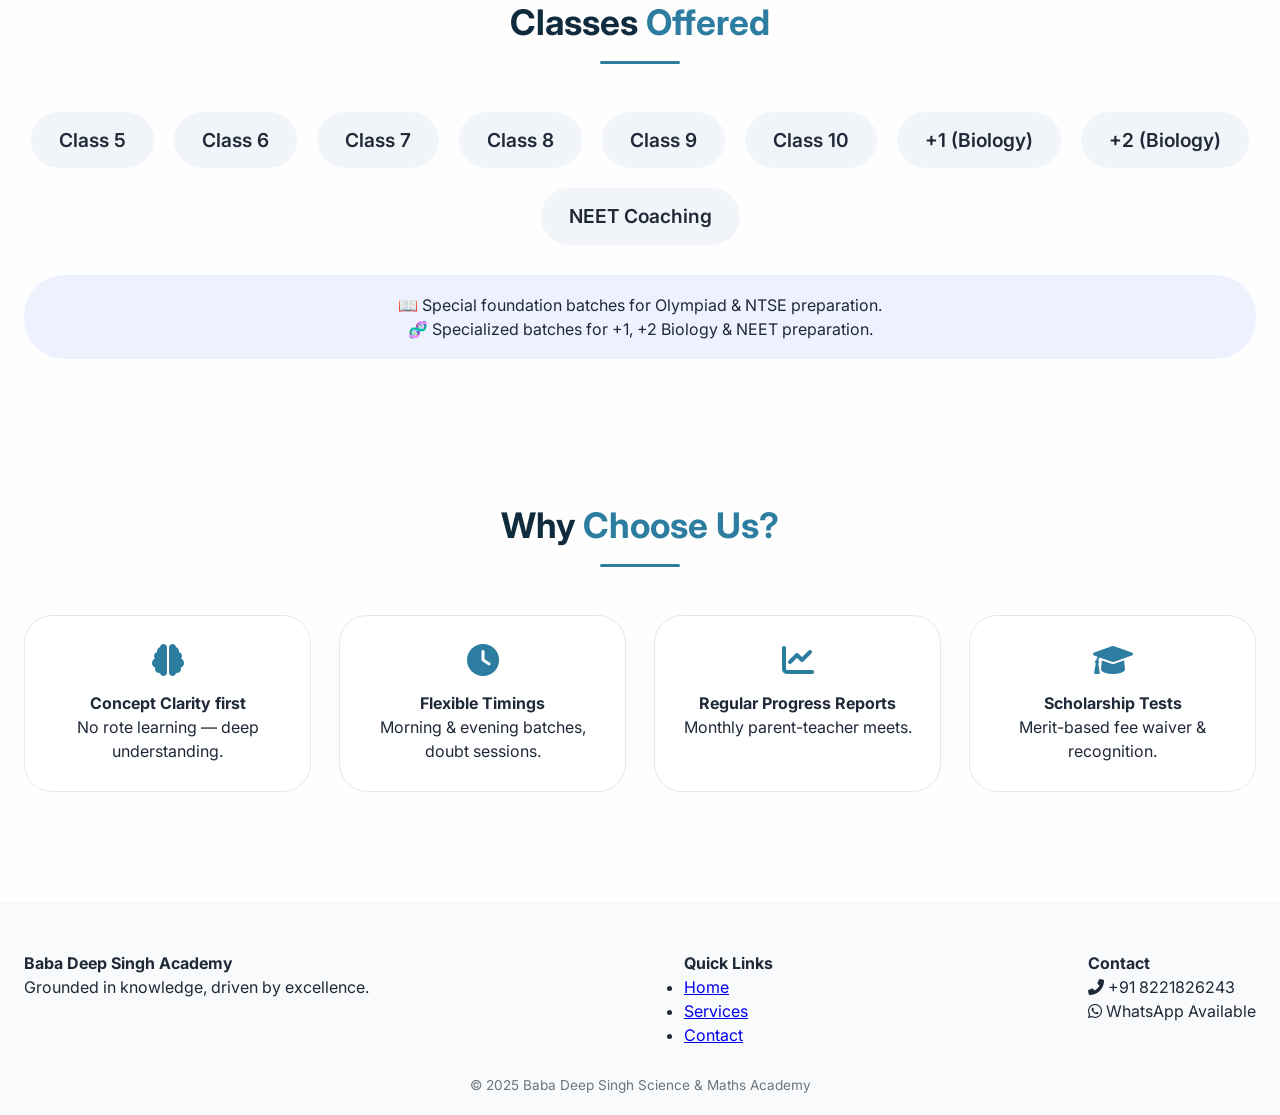
==== commit 58148903: "Update index.html" ====
--- a/index.html
+++ b/index.html
@@ -2,32 +2,233 @@
 <html lang="en">
 <head>
     <meta charset="UTF-8">
-    <meta name="viewport" content="width=device-width, initial-scale=1.0">
-    <title>Baba Deep Singh Academy</title>
+    <meta name="viewport" content="width=device-width, initial-scale=1.0, viewport-fit=cover">
+    <meta name="description" content="Baba Deep Singh Science & Maths Academy - Class 5-10, +1 & +2 Biology Coaching and NEET preparation by PhD professionals. Small batches, weekly tests, concept mastery in Amritsar.">
+    <title>Home | Baba Deep Singh Science & Maths Academy</title>
+
     <link rel="stylesheet" href="style.css">
+    <link rel="stylesheet" href="https://cdnjs.cloudflare.com/ajax/libs/font-awesome/6.0.0-beta3/css/all.min.css">
+    <link href="https://fonts.googleapis.com/css2?family=Inter:opsz,wght@300..700&family=Poppins:wght@500;600;700&display=swap" rel="stylesheet">
 </head>
+
 <body>
 
-<nav>
-    <h2>Baba Deep Singh Academy</h2>
-    <ul>
-        <li><a href="index.html">Home</a></li>
-        <li><a href="services.html">Services</a></li>
-        <li><a href="online-classes.html">Online Classes</a></li>
-        <li><a href="contact.html">Contact</a></li>
-        <li><a href="admin.html">Admin</a></li>
-    </ul>
+<nav class="glass-nav">
+    <div class="container nav-container">
+        <div class="logo">
+            <h2>Baba Deep Singh <span>Science & Maths</span></h2>
+            <p class="logo-sub">Academy</p>
+        </div>
+
+        <div class="hamburger" id="hamburger">
+            <i class="fas fa-bars"></i>
+        </div>
+
+        <!-- ORIGINAL NAV -->
+        <ul class="nav-links" id="navLinks">
+            <li><a href="index.html" class="active">Home</a></li>
+            <li><a href="services.html">Services</a></li>
+            <li><a href="contact.html">Contact</a></li>
+            <li><a href="admin.html">Admin</a></li>
+        </ul>
+    </div>
 </nav>
 
-<section>
-    <h1>Welcome to Baba Deep Singh Science & Maths Academy</h1>
-    <p>Best coaching for Science & Maths</p>
-
-    <!-- 🔥 NEW BUTTON -->
-    <a href="online-classes.html">
-        <button>Join Online Classes</button>
-    </a>
-</section>
+<main>
+
+<section class="hero" style="background-image: linear-gradient(135deg, rgba(255,255,245,0.88), rgba(235,248,255,0.92)), url('https://images.unsplash.com/photo-1509062522246-3755977927d7?ixlib=rb-4.0.3&auto=format&fit=crop&w=1600&q=80'); background-size: cover; background-position: center;">
+    <div class="container hero-content">
+        <div class="hero-text glass-card">
+            <span class="badge">📚 Trusted Coaching Since 2015</span>
+
+            <h1>+1 & +2 <span>Biology Coaching</span> | NEET Preparation</h1>
+
+            <h2 class="secondary-heading">
+                <span>Class 5–10</span> Maths & Science Coaching
+            </h2>
+
+            <a href="https://wa.me/918221826243?text=Hello%20I%20want%20to%20know%20more%20about%20coaching"
+               target="_blank"
+               class="btn-whatsapp">
+                <i class="fab fa-whatsapp"></i> Enquire on WhatsApp
+            </a>
+        </div>
+    </div>
+</section>
+
+<section class="section about">
+    <div class="container">
+        <div class="section-header">
+            <h2>About <span>Institute</span></h2>
+            <div class="underline"></div>
+        </div>
+
+        <div class="about-grid">
+            <div class="about-text">
+                <p><strong>Baba Deep Singh Science & Maths Academy</strong> is dedicated to building strong foundations in Mathematics and Science for students of classes 5 to 10, +1 & +2 (Biology) and NEET aspirants. With a team of PhD mentors and industry-aligned teaching methodology, we ensure every child grasps concepts deeply, not just for exams but for lifelong learning.</p>
+
+                <p>Our mission: transform fear of subjects into passion, increase analytical thinking, and achieve top results in school & competitive exams.</p>
+            </div>
+
+            <div class="about-stats glass-card">
+                <div class="stat">
+                    <i class="fas fa-chalkboard-user"></i>
+                    <h3>15+</h3>
+                    <p>Expert Faculty</p>
+                </div>
+
+                <div class="stat">
+                    <i class="fas fa-user-graduate"></i>
+                    <h3>98%</h3>
+                    <p>Parent Satisfaction</p>
+                </div>
+
+                <div class="stat">
+                    <i class="fas fa-medal"></i>
+                    <h3>1200+</h3>
+                    <p>Students Trained</p>
+                </div>
+            </div>
+        </div>
+    </div>
+</section>
+
+<section class="section features">
+    <div class="container">
+        <div class="section-header">
+            <h2>Core <span>Features</span></h2>
+            <div class="underline"></div>
+        </div>
+
+        <div class="features-grid">
+            <div class="feature-card">
+                <i class="fas fa-user-tie"></i>
+                <h3>PhD Teachers</h3>
+                <p>Learn from doctorates & subject experts with decades of experience.</p>
+            </div>
+
+            <div class="feature-card">
+                <i class="fas fa-users"></i>
+                <h3>Small Batches</h3>
+                <p>Max 12-15 students per batch for personalized attention.</p>
+            </div>
+
+            <div class="feature-card">
+                <i class="fas fa-file-alt"></i>
+                <h3>Weekly Tests</h3>
+                <p>Regular assessments, performance analysis & feedback.</p>
+            </div>
+
+            <div class="feature-card">
+                <i class="fas fa-chalkboard"></i>
+                <h3>Smart Classes</h3>
+                <p>Interactive digital boards & visual learning modules.</p>
+            </div>
+        </div>
+    </div>
+</section>
+
+<section class="section classes">
+    <div class="container">
+        <div class="section-header">
+            <h2>Classes <span>Offered</span></h2>
+            <div class="underline"></div>
+        </div>
+
+        <div class="classes-list">
+            <div class="class-badge">Class 5</div>
+            <div class="class-badge">Class 6</div>
+            <div class="class-badge">Class 7</div>
+            <div class="class-badge">Class 8</div>
+            <div class="class-badge">Class 9</div>
+            <div class="class-badge">Class 10</div>
+            <div class="class-badge">+1 (Biology)</div>
+            <div class="class-badge">+2 (Biology)</div>
+            <div class="class-badge">NEET Coaching</div>
+        </div>
+
+        <div class="class-highlight">
+            <p>📖 Special foundation batches for Olympiad & NTSE preparation.</p>
+            <p>🧬 Specialized batches for +1, +2 Biology & NEET preparation.</p>
+        </div>
+    </div>
+</section>
+
+<section class="section whyus">
+    <div class="container">
+        <div class="section-header">
+            <h2>Why <span>Choose Us?</span></h2>
+            <div class="underline"></div>
+        </div>
+
+        <div class="whyus-grid">
+            <div class="why-card">
+                <i class="fas fa-brain"></i>
+                <h4>Concept Clarity first</h4>
+                <p>No rote learning — deep understanding.</p>
+            </div>
+
+            <div class="why-card">
+                <i class="fas fa-clock"></i>
+                <h4>Flexible Timings</h4>
+                <p>Morning & evening batches, doubt sessions.</p>
+            </div>
+
+            <div class="why-card">
+                <i class="fas fa-chart-line"></i>
+                <h4>Regular Progress Reports</h4>
+                <p>Monthly parent-teacher meets.</p>
+            </div>
+
+            <div class="why-card">
+                <i class="fas fa-graduation-cap"></i>
+                <h4>Scholarship Tests</h4>
+                <p>Merit-based fee waiver & recognition.</p>
+            </div>
+        </div>
+    </div>
+</section>
+
+</main>
+
+<a href="https://wa.me/918221826243?text=Hello%20I%20am%20interested"
+   class="floating-wa"
+   target="_blank">
+   <i class="fab fa-whatsapp"></i>
+   <span>Need help?</span>
+</a>
+
+<footer>
+    <div class="container footer-grid">
+
+        <div class="footer-col">
+            <h4>Baba Deep Singh Academy</h4>
+            <p>Grounded in knowledge, driven by excellence.</p>
+        </div>
+
+        <div class="footer-col">
+            <h4>Quick Links</h4>
+            <ul>
+                <li><a href="index.html">Home</a></li>
+                <li><a href="services.html">Services</a></li>
+                <li><a href="contact.html">Contact</a></li>
+            </ul>
+        </div>
+
+        <div class="footer-col">
+            <h4>Contact</h4>
+            <p><i class="fas fa-phone-alt"></i> +91 8221826243</p>
+            <p><i class="fab fa-whatsapp"></i> WhatsApp Available</p>
+        </div>
+
+    </div>
+
+    <div class="footer-bottom">
+        <p>&copy; 2025 Baba Deep Singh Science & Maths Academy</p>
+    </div>
+</footer>
+
+<script src="script.js" type="module"></script>
 
 </body>
 </html>
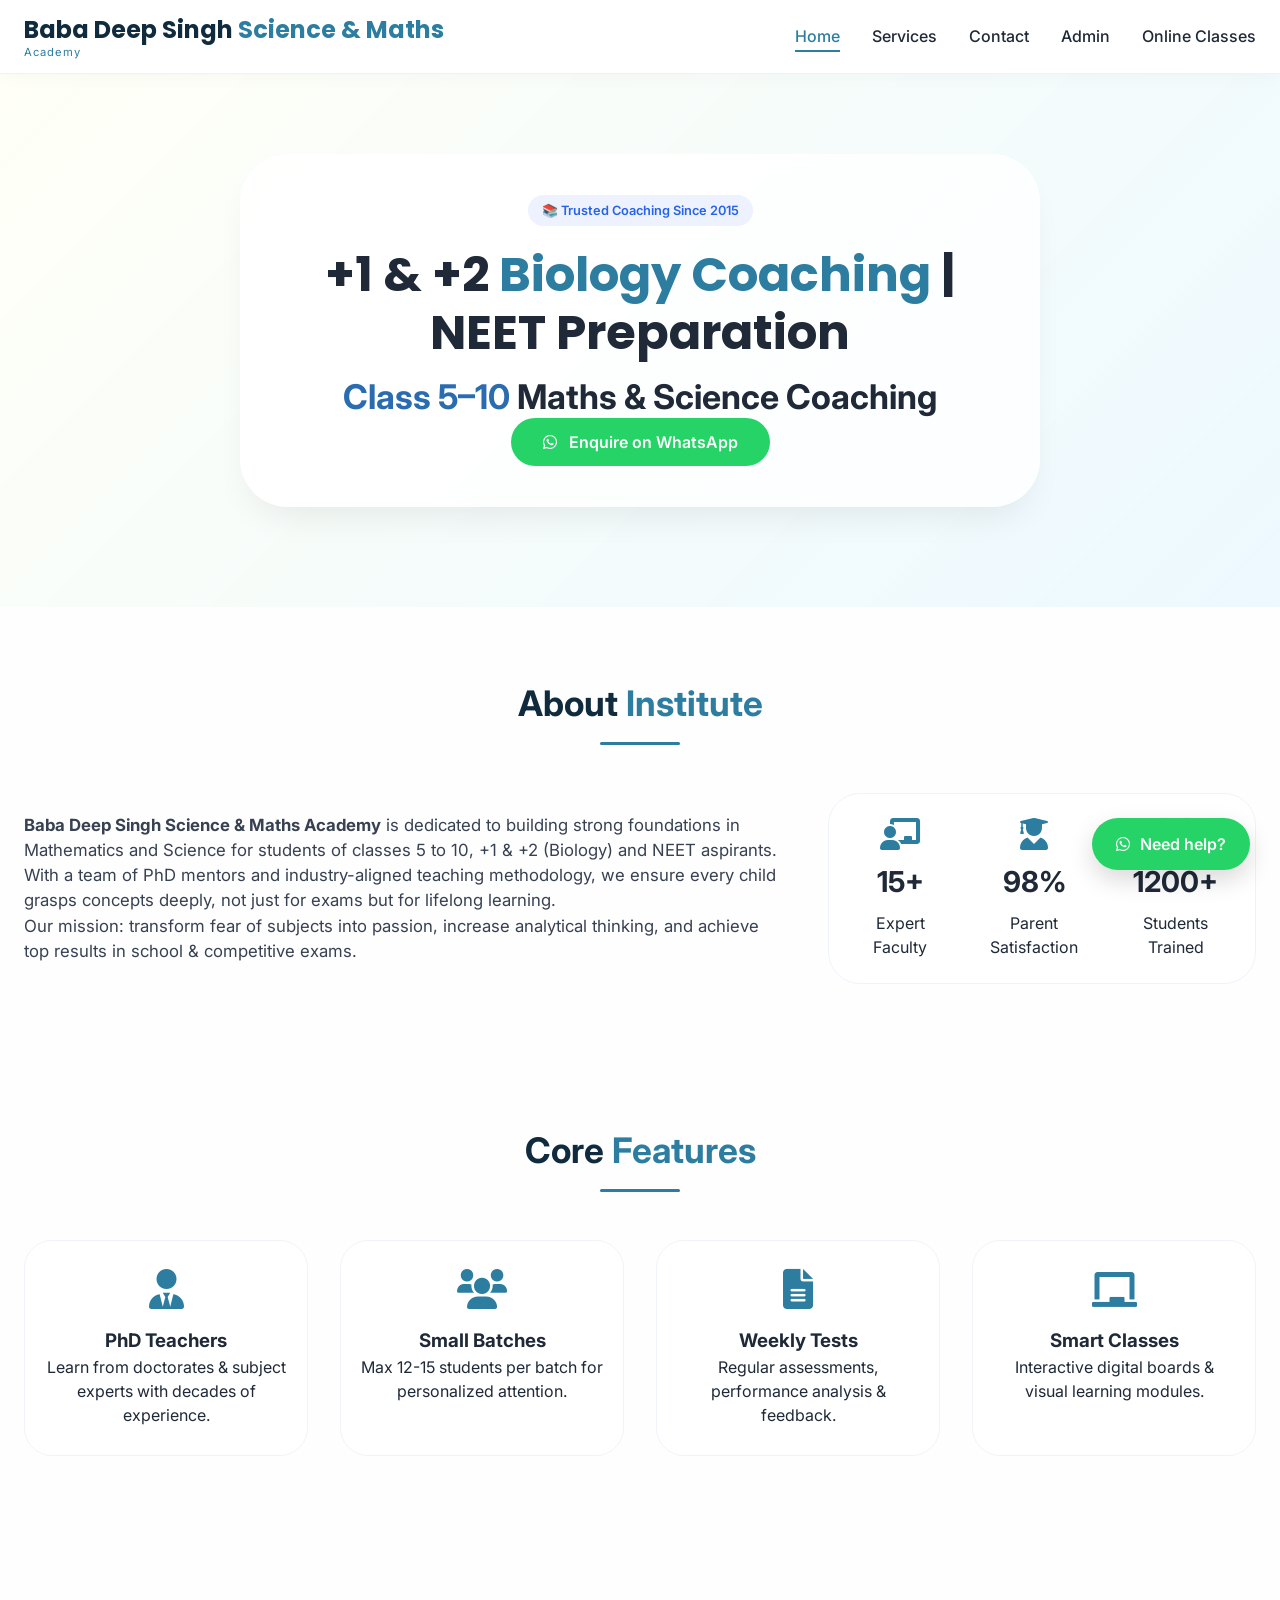
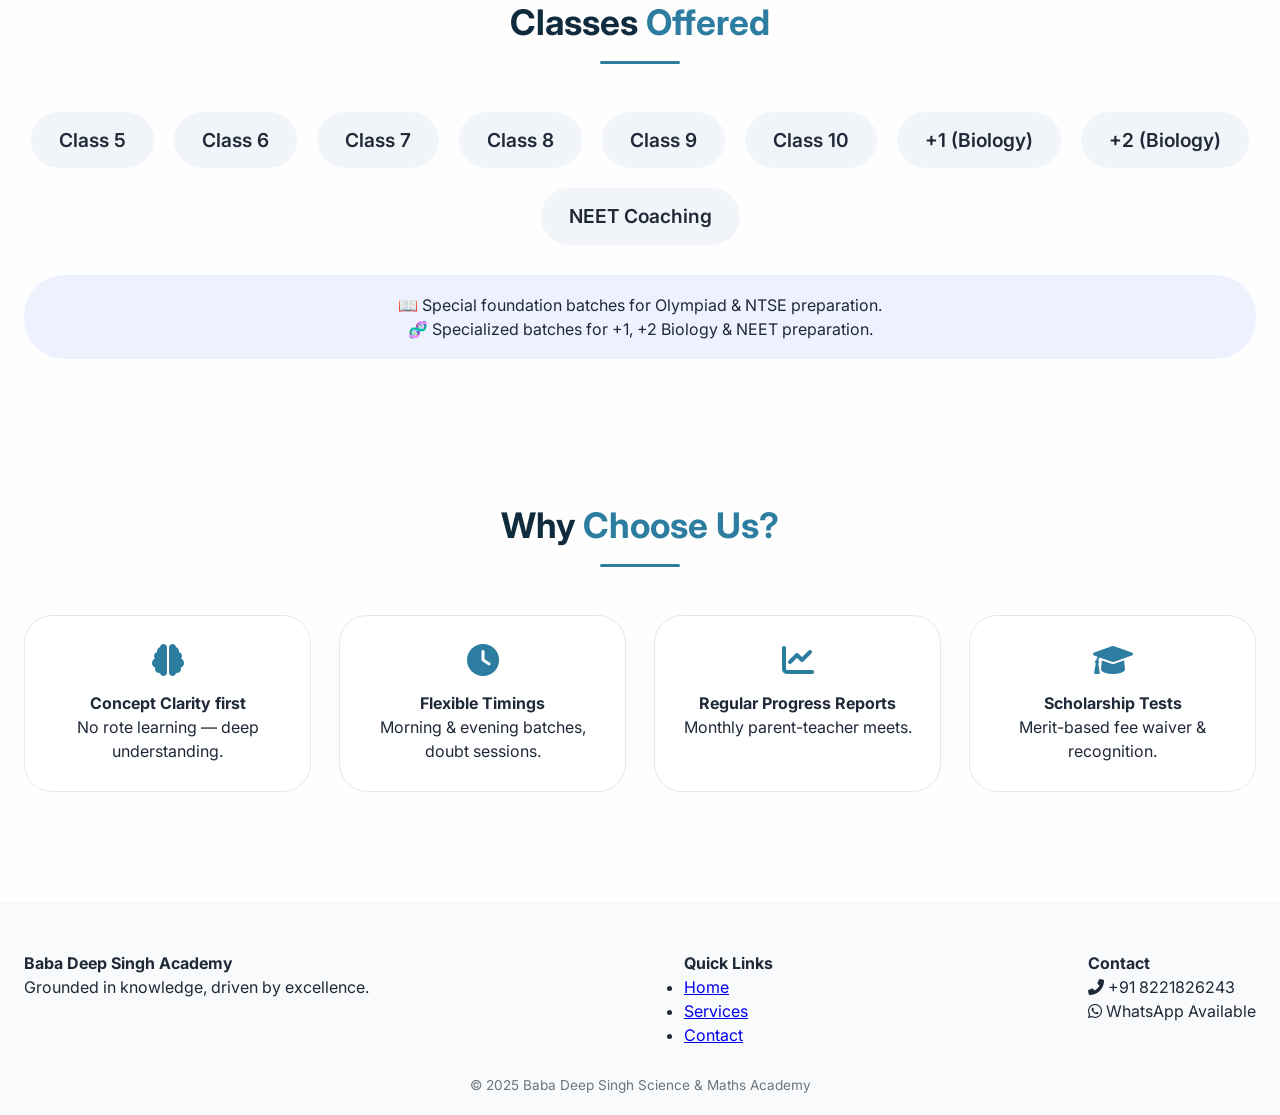
==== commit 9e060ca5: "Update index.html" ====
--- a/index.html
+++ b/index.html
@@ -30,6 +30,7 @@
             <li><a href="services.html">Services</a></li>
             <li><a href="contact.html">Contact</a></li>
             <li><a href="admin.html">Admin</a></li>
+            <a href="online-classes.html">Online Classes</a>
         </ul>
     </div>
 </nav>
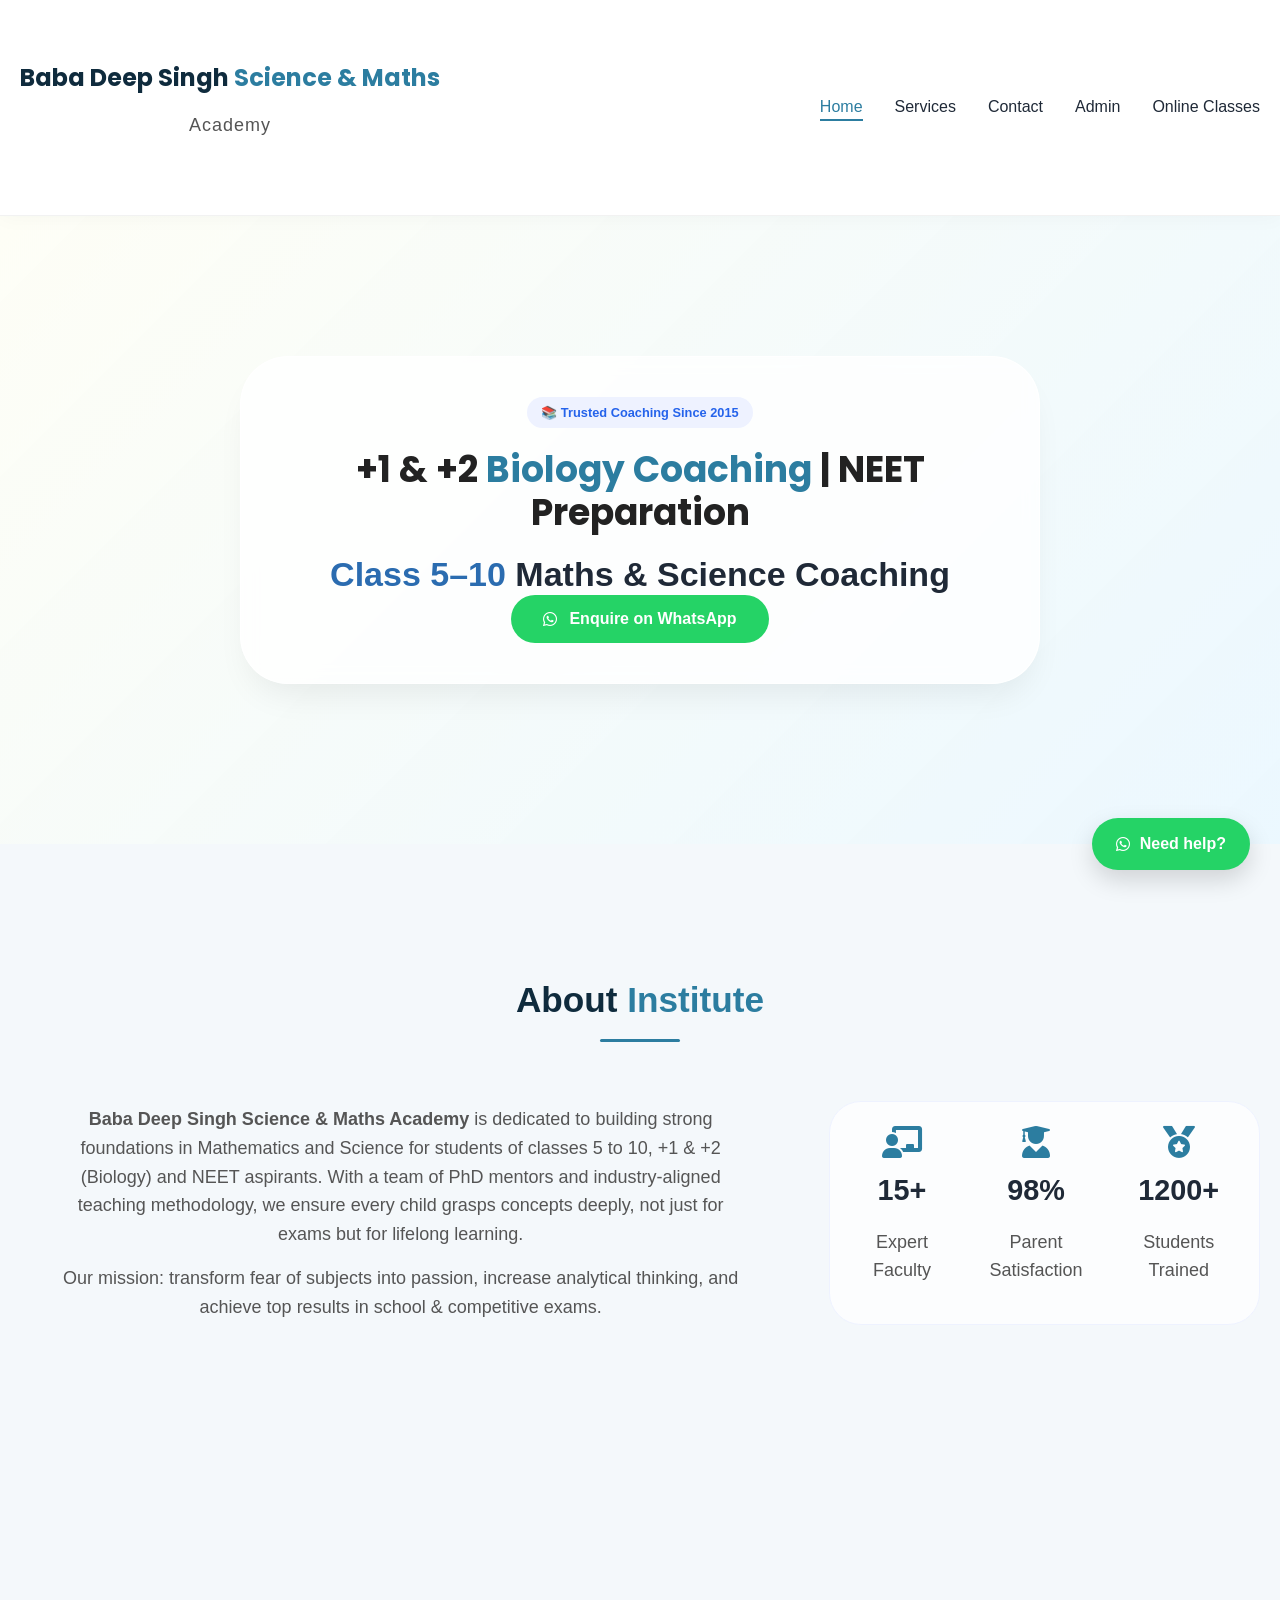
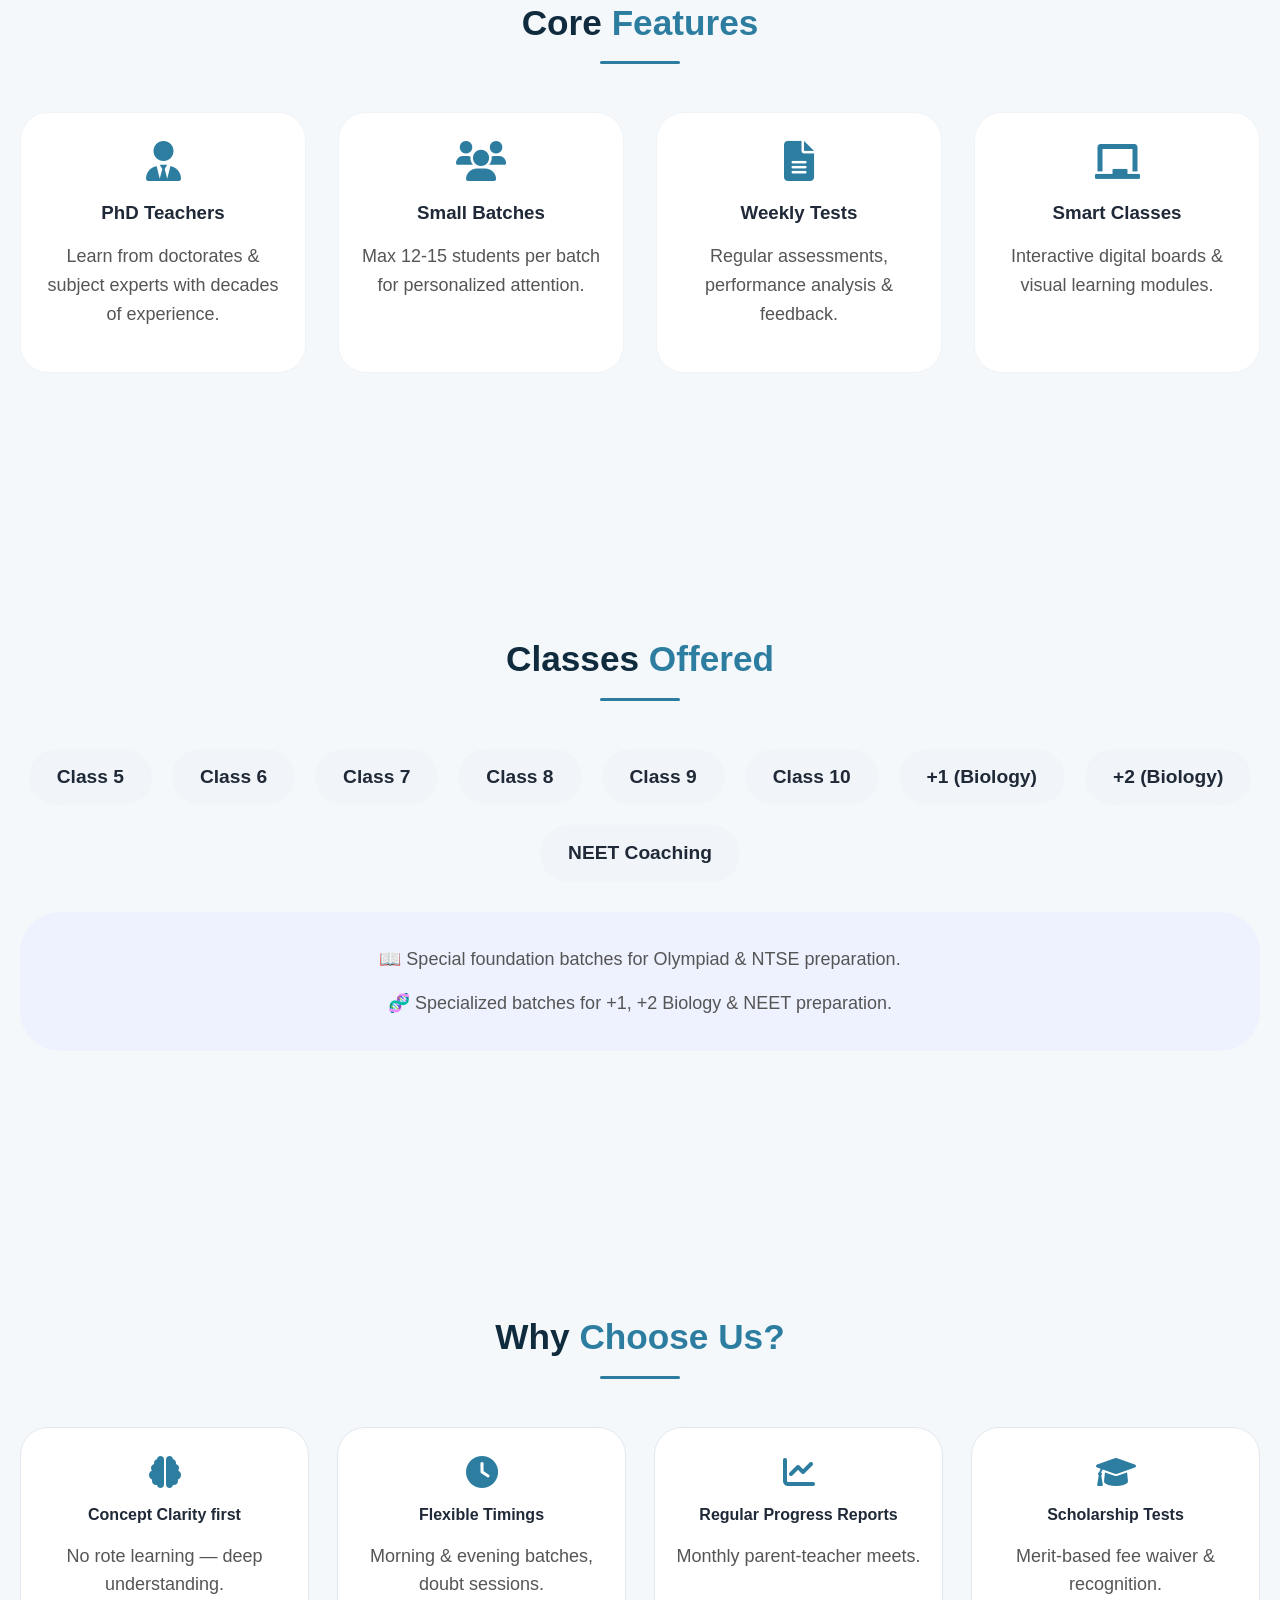
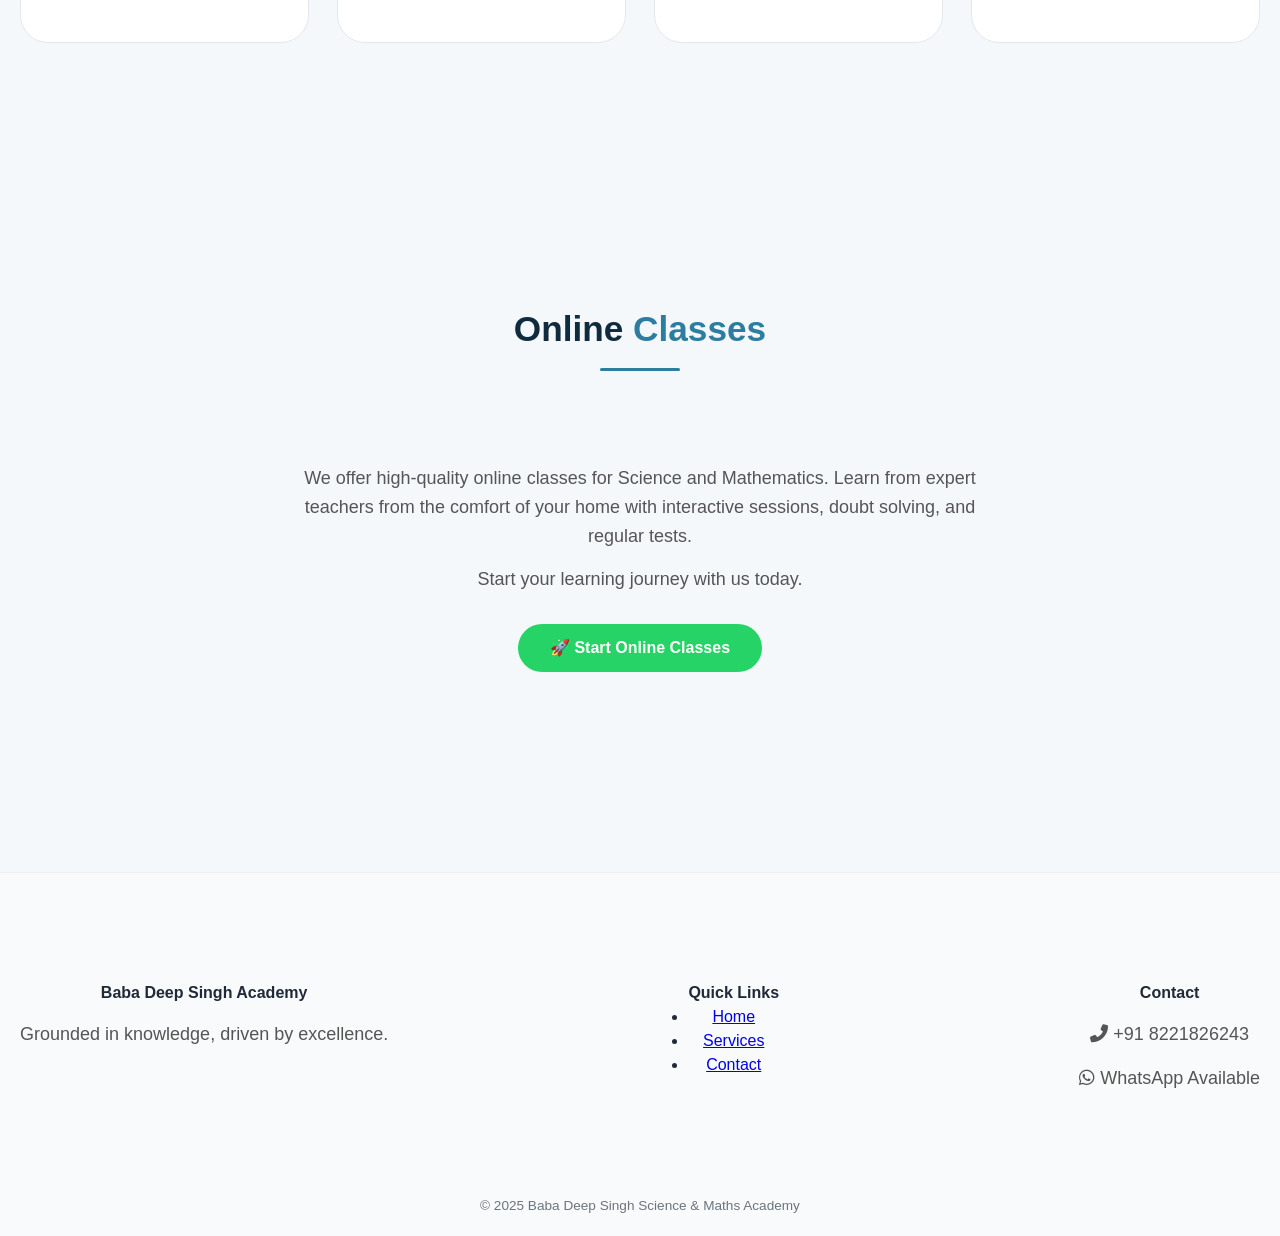
==== commit 0c510d24: "Update index.html" ====
--- a/index.html
+++ b/index.html
@@ -189,7 +189,34 @@
         </div>
     </div>
 </section>
-
+<!-- ONLINE CLASSES SECTION (ADDED) -->
+<section class="section online-classes">
+    <div class="container">
+        <div class="section-header">
+            <h2>Online <span>Classes</span></h2>
+            <div class="underline"></div>
+        </div>
+
+        <div class="glass-card" style="text-align:center; padding:30px;">
+            <p>
+                We offer high-quality online classes for Science and Mathematics.
+                Learn from expert teachers from the comfort of your home with
+                interactive sessions, doubt solving, and regular tests.
+            </p>
+
+            <p>
+                Start your learning journey with us today.
+            </p>
+
+            <a href="https://drgagan10-arch.github.io/BDS-Science-Maths-Academy-Online/index.html"
+               target="_blank"
+               class="btn-whatsapp"
+               style="display:inline-block; margin-top:15px;">
+               🚀 Start Online Classes
+            </a>
+        </div>
+    </div>
+</section>
 </main>
 
 <a href="https://wa.me/918221826243?text=Hello%20I%20am%20interested"
--- a/style.css
+++ b/style.css
@@ -289,3 +289,49 @@
 .secondary-heading span {
     color: #2b6cb0;   /* same type highlight feel as main heading */
 }
+/* General container */
+.container {
+    padding: 60px 20px;
+    text-align: center;
+}
+
+/* Heading */
+.container h1 {
+    font-size: 36px;
+    margin-bottom: 20px;
+    color: #222;
+}
+
+/* Paragraph text */
+.container p {
+    font-size: 18px;
+    color: #555;
+    max-width: 700px;
+    margin: 15px auto;
+    line-height: 1.6;
+}
+
+/* Button */
+.btn {
+    display: inline-block;
+    margin-top: 25px;
+    padding: 12px 28px;
+    font-size: 18px;
+    color: #fff;
+    background: linear-gradient(45deg, #007BFF, #00bcd4);
+    text-decoration: none;
+    border-radius: 30px;
+    transition: 0.3s ease;
+}
+
+/* Button hover */
+.btn:hover {
+    transform: scale(1.05);
+    background: linear-gradient(45deg, #0056b3, #0097a7);
+}
+
+/* Optional: Add a nice background section */
+body {
+    background: #f4f8fb;
+    font-family: Arial, sans-serif;
+}
